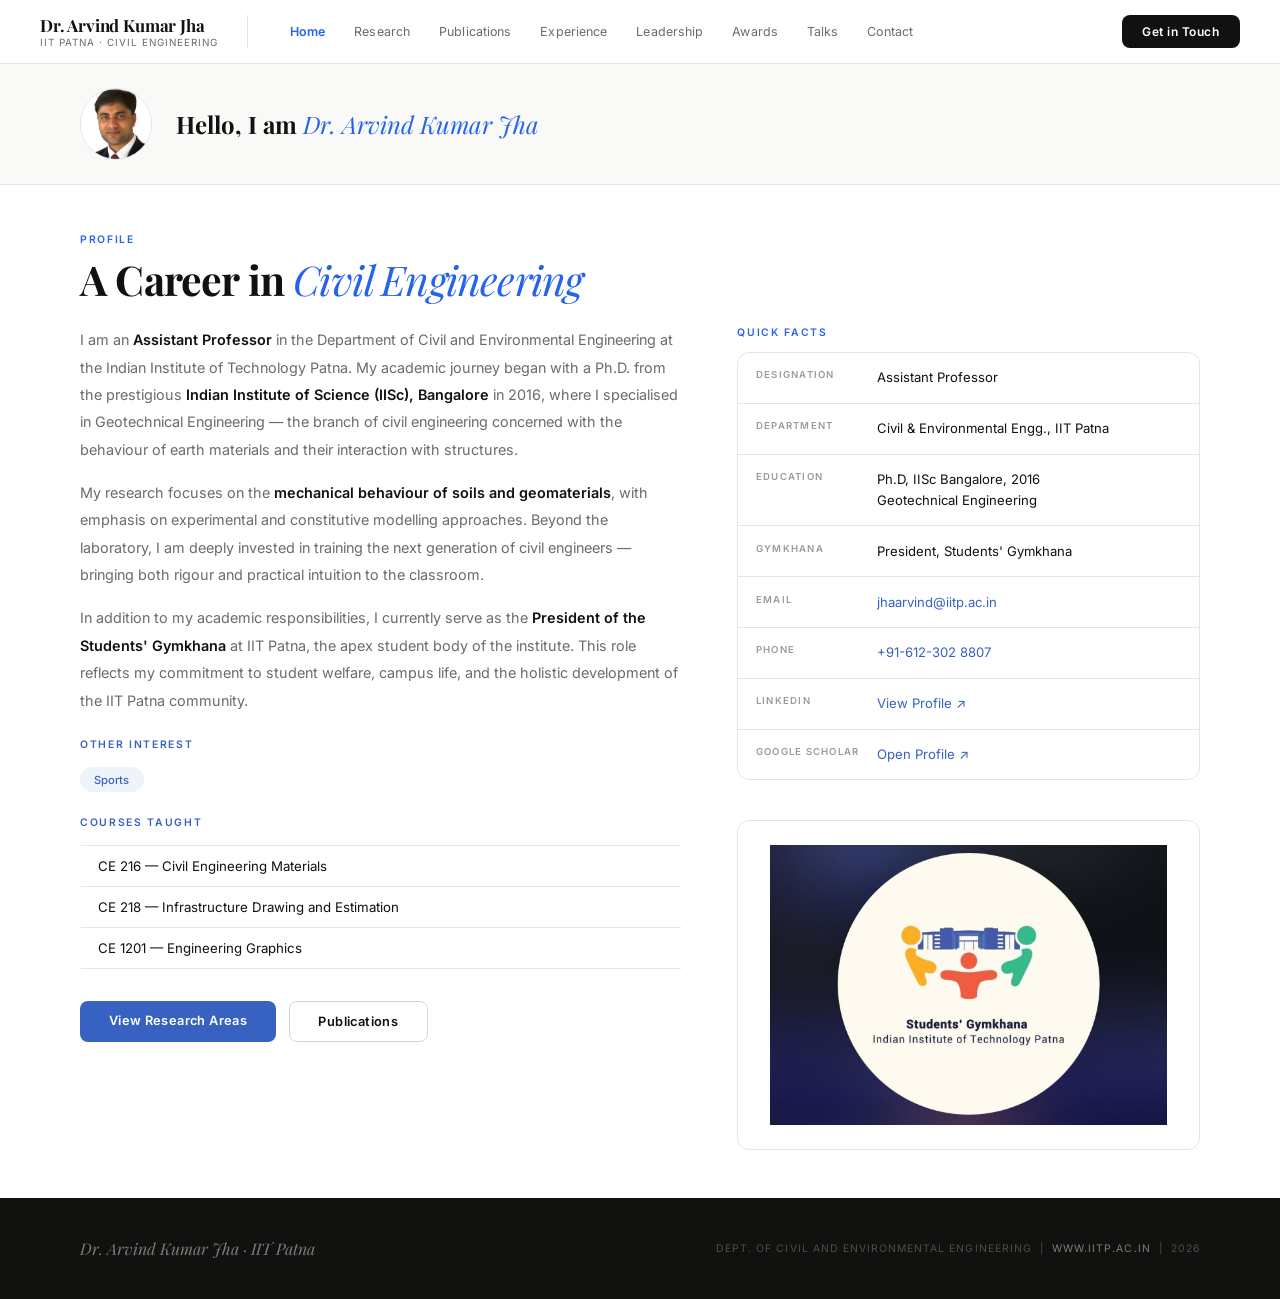
==== index.html @ ffba5065 "first commit" ====
<!DOCTYPE html>
<html lang="en">
<head>
<meta charset="UTF-8">
<meta name="viewport" content="width=device-width, initial-scale=1.0">
<meta name="description" content="Dr. Arvind Kumar Jha — Assistant Professor, Dept. of Civil and Environmental Engineering, IIT Patna. Specialist in Geotechnical Engineering, Ground Improvement and Bio-Geotechnics.">
<title>Dr. Arvind Kumar Jha · IIT Patna</title>
<meta name="theme-color" content="#111110">
<link rel="preconnect" href="https://fonts.googleapis.com">
<link rel="preconnect" href="https://fonts.gstatic.com" crossorigin>
<link href="https://fonts.googleapis.com/css2?family=Inter:wght@400;500;600&family=Playfair+Display:ital,wght@0,700;1,400;1,700&display=swap" rel="stylesheet">
<link rel="stylesheet" href="style.css">
<style>

.intro-hero{
  padding:1.5rem 5rem;
  background:var(--off);border-bottom:1px solid var(--rule);
  display:flex;align-items:center;gap:1.5rem;flex-wrap:wrap;
}
.intro-hero img{
  width:72px;height:72px;border-radius:50%;
  object-fit:cover;border:1px solid var(--rule);flex-shrink:0;
}
.intro-greeting{
  font-family:'Playfair Display',Georgia,serif;
  font-size:1.5rem;font-weight:700;color:var(--ink);
}
.intro-greeting em{font-style:italic;color:var(--blue);font-weight:400}

.about-sec{padding:3rem 5rem}
.about-sec .about-grid{margin-top:1.5rem}

@media(max-width:1100px){
  .intro-hero{padding:1.25rem 2rem}
  .about-sec{padding:2.5rem 2rem}
}
@media(max-width:480px){
  .intro-hero img{width:56px;height:56px}
  .intro-greeting{font-size:1.2rem}
}
</style>
</head>
<body>

<a href="#main" class="btn btn-dark" style="position:absolute;left:-9999px;top:0;z-index:9999" onfocus="this.style.left='0'" onblur="this.style.left='-9999px'">Skip to main content</a>

<header id="nav">
  <a href="index.html" class="nav-brand">
    <span class="nav-brand-name">Dr. Arvind Kumar Jha</span>
    <span class="nav-brand-sub">IIT Patna · Civil Engineering</span>
  </a>
  <nav class="nav-links" aria-label="Primary">
    <a href="index.html" class="nav-link active" aria-current="page">Home</a>
    <a href="research.html" class="nav-link">Research</a>
    <a href="publications.html" class="nav-link">Publications</a>
    <a href="experience.html" class="nav-link">Experience</a>
    <a href="leadership.html" class="nav-link">Leadership</a>
    <a href="awards.html" class="nav-link">Awards</a>
    <a href="talks.html" class="nav-link">Talks</a>
    <a href="contact.html" class="nav-link">Contact</a>
  </nav>
  <a href="contact.html" class="nav-cta">Get in Touch</a>
  <button id="hamburger" aria-label="Toggle navigation" aria-expanded="false">
    <span></span><span></span><span></span>
  </button>
</header>
<nav id="mobile-nav" aria-label="Mobile navigation">
  <a href="index.html" class="active">Home</a>
  <a href="research.html">Research</a>
  <a href="publications.html">Publications</a>
  <a href="experience.html">Experience</a>
  <a href="leadership.html">Leadership</a>
  <a href="awards.html">Awards</a>
  <a href="talks.html">Talks</a>
  <a href="contact.html">Contact</a>
</nav>

<div class="intro-hero">
  <img src="proff.jpg" alt="Dr. Arvind Kumar Jha">
  <div class="intro-greeting">Hello, I am <em>Dr. Arvind Kumar Jha</em></div>
</div>

<main id="main">

<section class="sec about-sec">
  <div class="sec-eyebrow reveal">Profile</div>
  <h2 class="sec-h reveal">A Career in <em>Civil Engineering</em></h2>
  <div class="about-grid">
    <div class="bio reveal">
      <p>I am an <strong>Assistant Professor</strong> in the Department of Civil and Environmental Engineering at the Indian Institute of Technology Patna. My academic journey began with a Ph.D. from the prestigious <strong>Indian Institute of Science (IISc), Bangalore</strong> in 2016, where I specialised in Geotechnical Engineering — the branch of civil engineering concerned with the behaviour of earth materials and their interaction with structures.</p>
      <p>My research focuses on the <strong>mechanical behaviour of soils and geomaterials</strong>, with emphasis on experimental and constitutive modelling approaches. Beyond the laboratory, I am deeply invested in training the next generation of civil engineers — bringing both rigour and practical intuition to the classroom.</p>
      <p>In addition to my academic responsibilities, I currently serve as the <strong>President of the Students' Gymkhana</strong> at IIT Patna, the apex student body of the institute. This role reflects my commitment to student welfare, campus life, and the holistic development of the IIT Patna community.</p>

      <div style="margin-top:1.5rem">
        <div class="sec-eyebrow" style="margin-bottom:.6rem">Other Interest</div>
        <div class="chip-list"><span class="chip">Sports</span></div>
      </div>

      <div style="margin-top:1.5rem">
        <div class="sec-eyebrow" style="margin-bottom:.6rem">Courses Taught</div>
        <div class="courses-list">
          <div class="course-item">CE 216 — Civil Engineering Materials</div>
          <div class="course-item">CE 218 — Infrastructure Drawing and Estimation</div>
          <div class="course-item">CE 1201 — Engineering Graphics</div>
        </div>
      </div>

      <div class="cta-row">
        <a href="research.html" class="btn btn-blue">View Research Areas</a>
        <a href="publications.html" class="btn btn-outline">Publications</a>
      </div>
    </div>

    <div class="reveal">
      <div class="sec-eyebrow" style="margin-bottom:.8rem">Quick Facts</div>
      <div class="info-panel">
        <div class="info-row"><div class="info-label">Designation</div><div class="info-val">Assistant Professor</div></div>
        <div class="info-row"><div class="info-label">Department</div><div class="info-val">Civil &amp; Environmental Engg., IIT Patna</div></div>
        <div class="info-row"><div class="info-label">Education</div><div class="info-val">Ph.D, IISc Bangalore, 2016<br>Geotechnical Engineering</div></div>
        <div class="info-row"><div class="info-label">Gymkhana</div><div class="info-val">President, Students' Gymkhana</div></div>
        <div class="info-row"><div class="info-label">Email</div><div class="info-val"><a href="mailto:jhaarvind@iitp.ac.in">jhaarvind@iitp.ac.in</a></div></div>
        <div class="info-row"><div class="info-label">Phone</div><div class="info-val"><a href="tel:+916123028807">+91-612-302&nbsp;8807</a></div></div>
        <div class="info-row"><div class="info-label">LinkedIn</div><div class="info-val"><a href="https://www.linkedin.com/in/arvind-kumar-jha-04a68123/" target="_blank" rel="noopener noreferrer">View Profile ↗</a></div></div>
        <div class="info-row"><div class="info-label">Google Scholar</div><div class="info-val"><a href="https://scholar.google.com/citations?user=ujQ_csYAAAAJ&hl=en" target="_blank" rel="noopener noreferrer">Open Profile ↗</a></div></div>
      </div>

      <div class="gymkhana-card">
        <img src="GYMKHANA.jpeg" alt="IIT Patna Students' Gymkhana logo" loading="lazy">
      </div>
    </div>
  </div>
</section>

</main>

<footer>
  <div class="ft-l">Dr. Arvind Kumar Jha · IIT Patna</div>
  <div class="ft-r">Dept. of Civil and Environmental Engineering &nbsp;|&nbsp; <a href="https://www.iitp.ac.in" target="_blank" rel="noopener noreferrer">www.iitp.ac.in</a> &nbsp;|&nbsp; 2026</div>
</footer>

<button id="btt" aria-label="Back to top">
  <svg viewBox="0 0 24 24"><path d="M12 19V5M5 12l7-7 7 7"/></svg>
</button>

<script src="main.js" defer></script>
<script src="supabase-data.js" defer></script>
</body>
</html>
---- style.css ----
*,*::before,*::after{box-sizing:border-box;margin:0;padding:0}
html{font-size:16px;scroll-behavior:smooth}

:root{
  --white:   #FFFFFF;
  --off:     #F9F9F8;
  --surface: #F2F2F0;
  --rule:    #E5E5E3;
  --rule2:   #D4D4D0;
  --ink:     #111110;
  --ink2:    #1D1D1B;
  --muted:   #6B6B68;
  --muted2:  #9B9B97;
  --blue:    #2563EB;
  --blue-d:  #1D4ED8;
  --blue-l:  #EEF3FD;
  --blue-m:  #DBEAFE;
  --nav-h:   64px;
}

body{
  font-family:'Inter',system-ui,sans-serif;
  background:var(--white);
  color:var(--ink);
  overflow-x:hidden;
  -webkit-font-smoothing:antialiased;
  padding-top:var(--nav-h);
}

:focus-visible{outline:2px solid var(--blue);outline-offset:3px;border-radius:2px}

#nav{
  position:fixed;top:0;left:0;right:0;z-index:900;
  height:var(--nav-h);
  display:flex;align-items:center;
  padding:0 2.5rem;gap:0;
  background:rgba(255,255,255,0.92);
  border-bottom:1px solid var(--rule);
  backdrop-filter:blur(16px);-webkit-backdrop-filter:blur(16px);
}
.nav-brand{
  text-decoration:none;display:flex;flex-direction:column;
  border-right:1px solid var(--rule);
  padding-right:1.8rem;margin-right:1.8rem;flex-shrink:0;
}
.nav-brand-name{
  font-family:'Playfair Display',Georgia,serif;
  font-size:1.05rem;font-weight:700;color:var(--ink);letter-spacing:-0.01em;line-height:1.2;
}
.nav-brand-sub{
  font-size:.62rem;letter-spacing:.1em;text-transform:uppercase;
  color:var(--muted);margin-top:1px;
}
.nav-links{display:flex;align-items:center;gap:.1rem;flex:1}
.nav-link{
  font-size:.78rem;color:var(--muted);text-decoration:none;
  padding:.4rem .85rem;border-radius:6px;
  transition:color .18s,background .18s;letter-spacing:.01em;
}
.nav-link:hover{color:var(--ink);background:var(--surface)}
.nav-link.active{color:var(--blue);font-weight:600}
.nav-cta{
  margin-left:auto;flex-shrink:0;
  font-size:.75rem;font-weight:600;letter-spacing:.04em;
  color:var(--white);background:var(--ink);
  padding:.55rem 1.3rem;border-radius:8px;text-decoration:none;
  transition:background .2s;
}
.nav-cta:hover{background:var(--ink2)}
#hamburger{
  display:none;margin-left:auto;
  flex-direction:column;gap:5px;
  background:none;border:1px solid var(--rule);
  border-radius:6px;cursor:pointer;padding:8px 9px;flex-shrink:0;
}
#hamburger span{display:block;width:18px;height:1.5px;background:var(--ink);transition:.28s}
#hamburger.open span:nth-child(1){transform:translateY(6.5px) rotate(45deg)}
#hamburger.open span:nth-child(2){opacity:0}
#hamburger.open span:nth-child(3){transform:translateY(-6.5px) rotate(-45deg)}
#mobile-nav{
  display:none;position:fixed;
  top:var(--nav-h);left:0;right:0;
  background:var(--white);border-bottom:1px solid var(--rule);
  z-index:899;padding:1rem 1.5rem 1.5rem;
  flex-direction:column;gap:2px;
  box-shadow:0 8px 32px rgba(0,0,0,.07);
}
#mobile-nav.open{display:flex}
#mobile-nav a{
  font-size:.9rem;color:var(--ink);text-decoration:none;
  padding:.75rem 1rem;border-radius:8px;
  border-bottom:1px solid var(--rule);transition:background .15s;display:block;
}
#mobile-nav a:last-child{border-bottom:none}
#mobile-nav a:hover{background:var(--surface)}
#mobile-nav a.active{color:var(--blue);font-weight:600}

.page-hero{
  padding:4rem 5rem 3.5rem;
  background:var(--off);border-bottom:1px solid var(--rule);
}
.ph-eyebrow{
  display:inline-flex;align-items:center;gap:.6rem;
  font-size:.68rem;letter-spacing:.14em;text-transform:uppercase;
  color:var(--blue);font-weight:600;margin-bottom:1.2rem;
  background:var(--blue-l);padding:.3rem .85rem;border-radius:99px;
}
.ph-h{
  font-family:'Playfair Display',Georgia,serif;
  font-size:clamp(2rem,4vw,3.8rem);
  font-weight:700;letter-spacing:-.02em;line-height:1.06;
  color:var(--ink);margin-bottom:.6rem;
}
.ph-h em{font-style:italic;color:var(--blue);font-weight:400}
.ph-sub{font-size:.9rem;color:var(--muted);max-width:540px;line-height:1.75}

.sec{padding:5rem}
.sec-off{background:var(--off)}
.sec-eyebrow{
  font-size:.65rem;letter-spacing:.16em;text-transform:uppercase;
  color:var(--blue);font-weight:600;margin-bottom:.7rem;
}
.sec-h{
  font-family:'Playfair Display',Georgia,serif;
  font-size:clamp(1.8rem,3.2vw,2.8rem);
  font-weight:700;letter-spacing:-.02em;line-height:1.1;
  color:var(--ink);margin-bottom:.5rem;
}
.sec-h em{font-style:italic;color:var(--blue);font-weight:400}
.sec-sub{font-size:.88rem;color:var(--muted);max-width:520px;line-height:1.75}

.btn{
  display:inline-block;font-size:.8rem;font-weight:600;
  letter-spacing:.03em;text-decoration:none;
  padding:.75rem 1.8rem;border-radius:8px;
  transition:background .2s,color .2s,border-color .2s;
}
.btn-dark{background:var(--ink);color:var(--white)}
.btn-dark:hover{background:var(--ink2)}
.btn-blue{background:var(--blue);color:var(--white)}
.btn-blue:hover{background:var(--blue-d)}
.btn-outline{
  background:transparent;color:var(--ink);
  border:1px solid var(--rule2);
}
.btn-outline:hover{border-color:var(--ink);background:var(--off)}

.info-panel{
  border:1px solid var(--rule);border-radius:12px;overflow:hidden;
  background:var(--white);
}
.info-row{
  display:grid;grid-template-columns:108px 1fr;
  padding:.9rem 1.1rem;border-bottom:1px solid var(--rule);
  align-items:start;gap:.8rem;
  transition:background .15s;
}
.info-row:last-child{border-bottom:none}
.info-row:hover{background:var(--off)}
.info-label{font-size:.6rem;letter-spacing:.13em;text-transform:uppercase;color:var(--muted2);padding-top:2px;font-weight:600}
.info-val{font-size:.82rem;color:var(--ink);line-height:1.6}
.info-val a{color:var(--blue);text-decoration:none}
.info-val a:hover{text-decoration:underline}

.chip{
  display:inline-block;font-size:.7rem;
  background:var(--blue-l);color:var(--blue);
  padding:.35rem .9rem;border-radius:99px;font-weight:500;
}
.chip-list{display:flex;flex-wrap:wrap;gap:.5rem;margin-top:1rem}

.r-grid{
  display:grid;grid-template-columns:repeat(3,1fr);
  gap:1px;background:var(--rule);
  border:1px solid var(--rule);border-radius:12px;
  overflow:hidden;margin-top:2.5rem;
}
.r-card{
  background:var(--white);padding:2rem 1.8rem 2.5rem;
  transition:background .18s;position:relative;
}
.r-card:hover{background:var(--off)}
.r-card::after{
  content:'';position:absolute;bottom:0;left:1.8rem;
  height:2px;width:0;background:var(--blue);
  transition:width .3s ease;
}
.r-card:hover::after{width:32px}
.r-num{font-size:.65rem;letter-spacing:.14em;color:var(--blue-d);opacity:.45;margin-bottom:.7rem;font-weight:600}
.r-title{font-family:'Playfair Display',Georgia,serif;font-size:1.15rem;font-weight:700;color:var(--ink);line-height:1.3}

.tl-wrap{margin-top:2.5rem;position:relative;padding-left:1.5rem}
.tl-spine{position:absolute;left:0;top:6px;bottom:0;width:1px;background:linear-gradient(to bottom,var(--blue),rgba(37,99,235,0))}
.tl-entry{padding-left:1.8rem;margin-bottom:2.2rem;position:relative}
.tl-entry:last-child{margin-bottom:0}
.tl-dot{
  position:absolute;left:-5px;top:6px;
  width:10px;height:10px;border-radius:50%;
  border:2px solid var(--blue);background:var(--white);
}
.tl-entry:first-child .tl-dot{background:var(--blue)}
.tl-date{font-size:.65rem;letter-spacing:.1em;text-transform:uppercase;color:var(--blue);margin-bottom:.3rem;font-weight:600}
.tl-role{font-family:'Playfair Display',Georgia,serif;font-size:1.2rem;font-weight:700;color:var(--ink);margin-bottom:.2rem}
.tl-org{font-size:.82rem;color:var(--muted);line-height:1.5}

.pub-list{border-top:1px solid var(--rule);margin-top:2rem}
.pub-item{
  display:grid;grid-template-columns:56px 1fr;
  border-bottom:1px solid var(--rule);
  transition:background .15s;position:relative;
}
.pub-item::before{
  content:'';position:absolute;left:0;top:0;bottom:0;
  width:2px;background:transparent;transition:background .2s;
}
.pub-item:hover{background:var(--off)}
.pub-item:hover::before{background:var(--blue)}
.pub-num-col{
  padding:1.4rem .8rem 1.4rem 1rem;
  border-right:1px solid var(--rule);
  display:flex;flex-direction:column;gap:3px;align-items:flex-start;
}
.pub-n{
  font-family:'Playfair Display',Georgia,serif;
  font-size:1.8rem;font-weight:700;
  color:var(--rule2);line-height:1;
}
.pub-yr{font-size:.6rem;letter-spacing:.12em;text-transform:uppercase;color:var(--blue);font-weight:600}
.pub-body{padding:1.4rem 1.4rem 1.4rem 1.2rem;display:flex;flex-direction:column;gap:4px}
.pub-title{font-size:.9rem;font-weight:600;color:var(--ink);line-height:1.55}
.pub-authors{font-style:italic;font-size:.88rem;color:var(--muted)}
.pub-venue{font-size:.72rem;letter-spacing:.06em;text-transform:uppercase;color:var(--muted2);font-weight:500;margin-top:2px}
.pub-doi a{font-size:.72rem;color:var(--blue);text-decoration:none}
.pub-doi a:hover{text-decoration:underline}
.pub-badge{
  display:inline-flex;align-items:center;gap:.3rem;
  font-size:.62rem;letter-spacing:.1em;text-transform:uppercase;
  background:var(--blue-l);color:var(--blue-d);
  padding:3px 9px;border-radius:99px;font-weight:600;margin-top:4px;width:fit-content;
}

.talk-list{border-top:1px solid var(--rule);margin-top:2rem}
.talk-item{
  display:grid;grid-template-columns:150px 1fr;
  border-bottom:1px solid var(--rule);
  padding:1.6rem 0;gap:2rem;
  transition:padding-left .2s;
}
.talk-item:hover{padding-left:.5rem}
.talk-year{font-size:.65rem;letter-spacing:.12em;text-transform:uppercase;color:var(--blue);font-weight:600;margin-bottom:4px}
.talk-venue{font-size:.78rem;color:var(--muted);line-height:1.5}
.talk-type{font-size:.62rem;letter-spacing:.1em;text-transform:uppercase;color:var(--muted2);margin-bottom:5px}
.talk-title{font-family:'Playfair Display',Georgia,serif;font-size:1.1rem;font-weight:700;color:var(--ink);margin-bottom:.25rem;line-height:1.3}
.talk-desc{font-size:.8rem;color:var(--muted);line-height:1.65}

.yr-header{
  display:flex;align-items:center;gap:1.2rem;
  margin:2.5rem 0 1rem;
}
.yr-num{
  font-family:'Playfair Display',Georgia,serif;
  font-size:1.6rem;font-weight:700;color:var(--blue);flex-shrink:0;
}
.yr-line{flex:1;height:1px;background:var(--rule)}
.yr-count{font-size:.65rem;letter-spacing:.12em;text-transform:uppercase;color:var(--muted2);flex-shrink:0}
.event-grid{
  display:grid;grid-template-columns:1fr 1fr;
  gap:1px;background:var(--rule);border:1px solid var(--rule);
  border-radius:8px;overflow:hidden;
}
.event-card{
  background:var(--white);padding:1.5rem;
  transition:background .15s;position:relative;
}
.event-card::before{
  content:'';position:absolute;left:0;top:0;bottom:0;width:2px;
  background:transparent;transition:background .2s;
}
.event-card:hover{background:var(--off)}
.event-card:hover::before{background:var(--blue)}
.event-role{font-size:.62rem;letter-spacing:.12em;text-transform:uppercase;color:var(--blue);font-weight:600;margin-bottom:.5rem}
.event-title{font-family:'Playfair Display',Georgia,serif;font-size:.98rem;font-weight:700;color:var(--ink);line-height:1.4;margin-bottom:.4rem}
.event-venue{font-size:.75rem;color:var(--muted);line-height:1.4}

.mem-list{display:flex;flex-direction:column;margin-top:1.5rem}
.mem-item{
  display:flex;align-items:center;gap:1rem;
  padding:.9rem 0;border-bottom:1px solid var(--rule);
  transition:padding-left .18s;
}
.mem-item:first-child{border-top:1px solid var(--rule)}
.mem-item:hover{padding-left:.4rem}
.mem-num{font-size:.62rem;color:var(--muted2);min-width:20px;font-weight:600}
.mem-text{font-size:.85rem;color:var(--ink)}

.c-label{font-size:.63rem;letter-spacing:.14em;text-transform:uppercase;color:var(--blue);font-weight:600;margin-bottom:.6rem}
.c-val{font-size:1rem;color:var(--ink);line-height:1.6}
.c-val a{color:var(--ink);text-decoration:none;border-bottom:1px solid var(--rule2);transition:border-color .18s}
.c-val a:hover{border-color:var(--blue);color:var(--blue)}
.profile-links{display:flex;flex-direction:column;gap:.6rem}
.profile-links a{font-size:.88rem;color:var(--blue);text-decoration:none;border-bottom:1px solid transparent;width:fit-content;transition:border-color .18s}
.profile-links a:hover{border-color:var(--blue)}

.gymkhana-card{
  margin-top:2.5rem;border:1px solid var(--rule);
  background:var(--white);padding:1.5rem;border-radius:12px;
  display:flex;flex-direction:column;align-items:center;
  text-align:center;overflow:hidden;
}
.gymkhana-card img{
  width:100%;height:auto;max-height:280px;
  display:block;object-fit:contain;object-position:center;
}

.editorial-grid{margin-top:2.5rem}
.editorial-h3{
  font-family:'Playfair Display',Georgia,serif;
  font-size:1.15rem;font-weight:700;color:var(--ink);
  margin-bottom:1rem;padding-bottom:.6rem;
  border-bottom:2px solid var(--blue);
}

footer{
  background:var(--ink);padding:2.5rem 5rem;
  display:flex;align-items:center;justify-content:space-between;
  flex-wrap:wrap;gap:1rem;
}
.ft-l{font-family:'Playfair Display',Georgia,serif;font-style:italic;font-size:1rem;color:rgba(255,255,255,.45)}
.ft-r{font-size:.65rem;letter-spacing:.1em;text-transform:uppercase;color:rgba(255,255,255,.25)}
.ft-r a{color:rgba(255,255,255,.45);text-decoration:none}
.ft-r a:hover{color:rgba(255,255,255,.8)}

#btt{
  position:fixed;right:1.5rem;bottom:1.5rem;
  width:44px;height:44px;border-radius:50%;
  background:var(--ink);border:none;cursor:pointer;
  display:flex;align-items:center;justify-content:center;
  color:var(--white);z-index:700;
  opacity:0;visibility:hidden;transform:translateY(12px);
  transition:opacity .25s,transform .25s,visibility .25s,background .2s;
}
#btt.show{opacity:1;visibility:visible;transform:translateY(0)}
#btt:hover{background:var(--blue)}
#btt svg{width:16px;height:16px;stroke:currentColor;fill:none;stroke-width:2.5;stroke-linecap:round;stroke-linejoin:round}

.reveal{opacity:0;transform:translateY(22px);transition:opacity .6s ease,transform .6s ease}
.reveal.in{opacity:1;transform:translateY(0)}

.data-loading{filter:grayscale(0.3);transition:filter .3s}

.cta-row{display:flex;gap:.8rem;flex-wrap:wrap;margin-top:2rem}

.bio p{font-size:.9rem;color:var(--muted);line-height:1.9;margin-bottom:1rem}
.bio p:last-child{margin-bottom:0}
.bio strong{color:var(--ink);font-weight:600}

.about-grid{display:grid;grid-template-columns:1.3fr 1fr;gap:3.5rem;margin-top:2rem}
.courses-list{margin-top:1rem;display:flex;flex-direction:column}
.course-item{
  font-size:.83rem;color:var(--ink);
  padding:.75rem 1rem;border-bottom:1px solid var(--rule);
  border-left:2px solid transparent;
  transition:border-color .18s,background .18s,padding-left .18s;
}
.course-item:first-child{border-top:1px solid var(--rule)}
.course-item:hover{border-left-color:var(--blue);background:var(--off);padding-left:1.3rem}

@media(max-width:1100px){
  .nav-links,.nav-cta{display:none}
  #hamburger{display:flex}
  .about-grid{grid-template-columns:1fr}
  .r-grid{grid-template-columns:repeat(2,1fr)}
  .sec{padding:4rem 2rem}
  .page-hero{padding:3rem 2rem 2.5rem}
  footer{padding:2rem}
}
@media(max-width:700px){
  .r-grid{grid-template-columns:1fr}
  .event-grid{grid-template-columns:1fr}
  .talk-item{grid-template-columns:1fr;gap:.5rem}
  .pub-item{grid-template-columns:48px 1fr}
  footer{flex-direction:column;text-align:center}
}
@media(prefers-reduced-motion:reduce){
  *,*::before,*::after{animation-duration:.01ms!important;transition-duration:.01ms!important}
  html{scroll-behavior:auto}
}
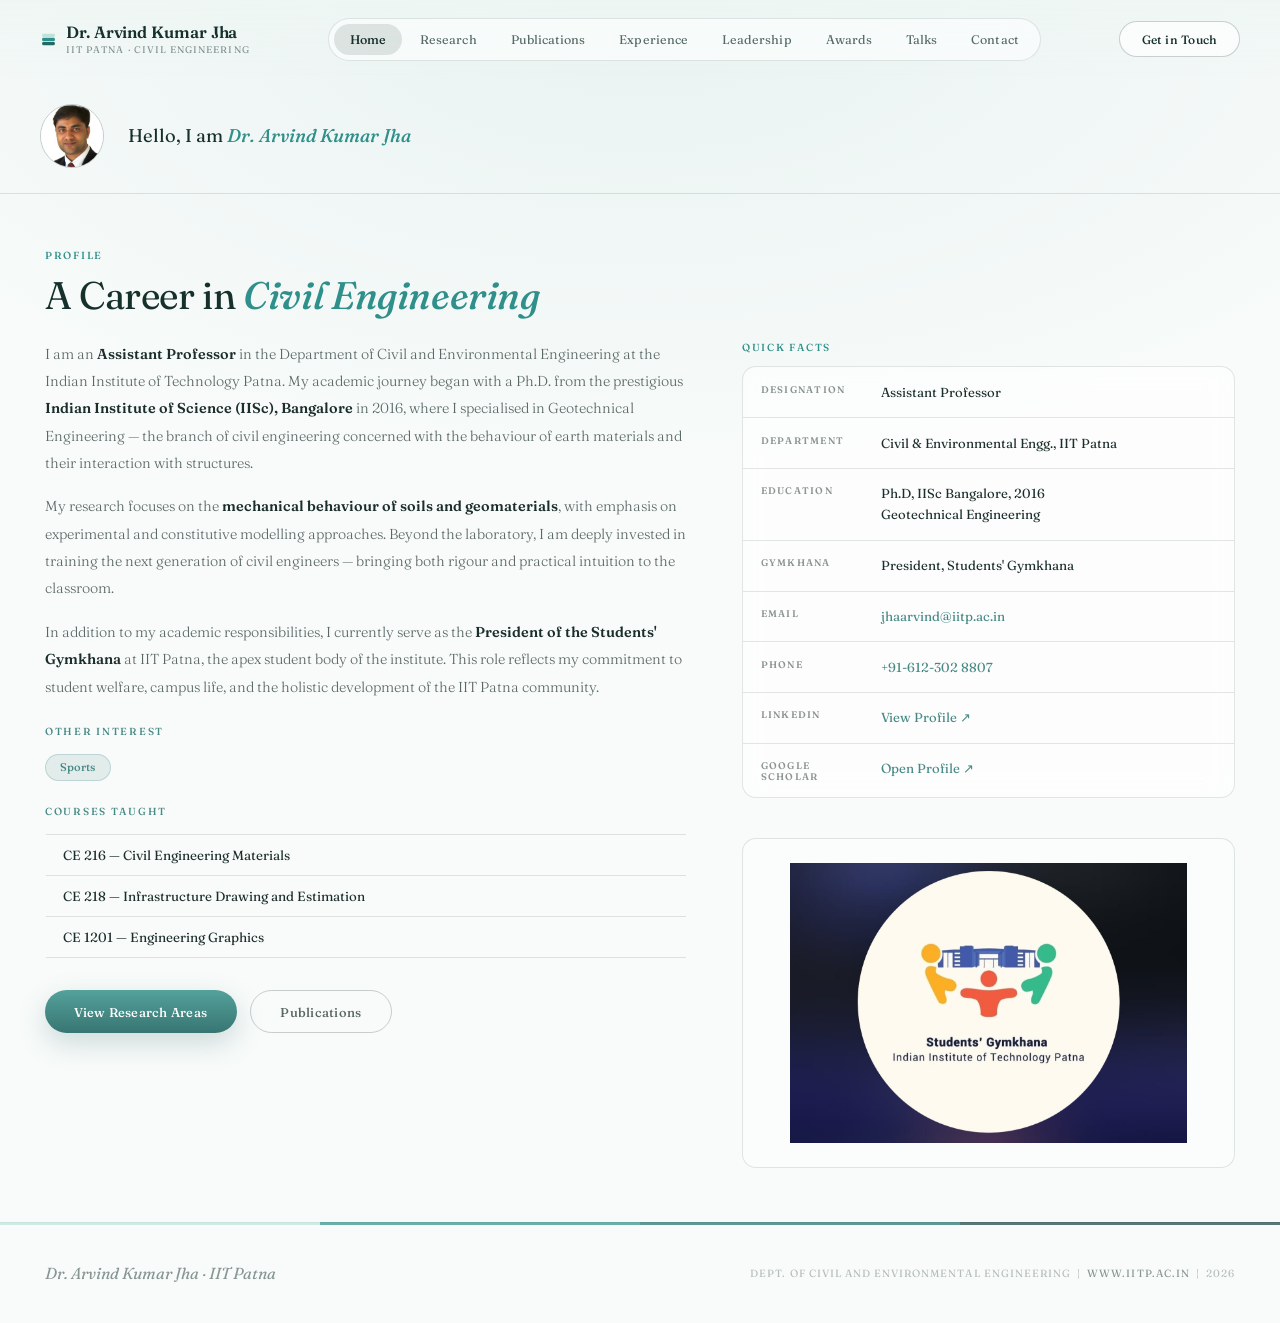
==== commit b7b2b07e: "updates" ====
--- a/index.html
+++ b/index.html
@@ -5,39 +5,15 @@
 <meta name="viewport" content="width=device-width, initial-scale=1.0">
 <meta name="description" content="Dr. Arvind Kumar Jha — Assistant Professor, Dept. of Civil and Environmental Engineering, IIT Patna. Specialist in Geotechnical Engineering, Ground Improvement and Bio-Geotechnics.">
 <title>Dr. Arvind Kumar Jha · IIT Patna</title>
-<meta name="theme-color" content="#111110">
+<meta name="theme-color" content="#eef6f3">
+<link rel="icon" type="image/svg+xml" href="favicon.svg">
 <link rel="preconnect" href="https://fonts.googleapis.com">
 <link rel="preconnect" href="https://fonts.gstatic.com" crossorigin>
-<link href="https://fonts.googleapis.com/css2?family=Inter:wght@400;500;600&family=Playfair+Display:ital,wght@0,700;1,400;1,700&display=swap" rel="stylesheet">
+<link href="https://fonts.googleapis.com/css2?family=Fraunces:opsz,wght,ital@9..144,300,0;9..144,340,0;9..144,400,0;9..144,500,0;9..144,600,0;9..144,400,1;9..144,500,1&display=swap" rel="stylesheet">
 <link rel="stylesheet" href="style.css">
 <style>
-
-.intro-hero{
-  padding:1.5rem 5rem;
-  background:var(--off);border-bottom:1px solid var(--rule);
-  display:flex;align-items:center;gap:1.5rem;flex-wrap:wrap;
-}
-.intro-hero img{
-  width:72px;height:72px;border-radius:50%;
-  object-fit:cover;border:1px solid var(--rule);flex-shrink:0;
-}
-.intro-greeting{
-  font-family:'Playfair Display',Georgia,serif;
-  font-size:1.5rem;font-weight:700;color:var(--ink);
-}
-.intro-greeting em{font-style:italic;color:var(--blue);font-weight:400}
-
-.about-sec{padding:3rem 5rem}
+.about-sec{padding:3.4rem clamp(1.25rem,3.5vw,5rem)}
 .about-sec .about-grid{margin-top:1.5rem}
-
-@media(max-width:1100px){
-  .intro-hero{padding:1.25rem 2rem}
-  .about-sec{padding:2.5rem 2rem}
-}
-@media(max-width:480px){
-  .intro-hero img{width:56px;height:56px}
-  .intro-greeting{font-size:1.2rem}
-}
 </style>
 </head>
 <body>
@@ -45,10 +21,7 @@
 <a href="#main" class="btn btn-dark" style="position:absolute;left:-9999px;top:0;z-index:9999" onfocus="this.style.left='0'" onblur="this.style.left='-9999px'">Skip to main content</a>
 
 <header id="nav">
-  <a href="index.html" class="nav-brand">
-    <span class="nav-brand-name">Dr. Arvind Kumar Jha</span>
-    <span class="nav-brand-sub">IIT Patna · Civil Engineering</span>
-  </a>
+  <a href="index.html" class="nav-brand"><span class="nav-brand-mark" aria-hidden="true"><svg viewBox="0 0 24 24" width="17" height="17"><rect x="3" y="4" width="18" height="4.6" rx="1.6" fill="#bfe3da"/><rect x="3" y="9.7" width="18" height="4.6" rx="1.6" fill="#2f8f8a"/><rect x="3" y="15.4" width="18" height="4.6" rx="1.6" fill="#1f6b67"/></svg></span><span class="nav-brand-text"><span class="nav-brand-name">Dr. Arvind Kumar Jha</span><span class="nav-brand-sub">IIT Patna · Civil Engineering</span></span></a>
   <nav class="nav-links" aria-label="Primary">
     <a href="index.html" class="nav-link active" aria-current="page">Home</a>
     <a href="research.html" class="nav-link">Research</a>
@@ -75,9 +48,9 @@
   <a href="contact.html">Contact</a>
 </nav>
 
-<div class="intro-hero">
+<div class="profile-strip">
   <img src="proff.jpg" alt="Dr. Arvind Kumar Jha">
-  <div class="intro-greeting">Hello, I am <em>Dr. Arvind Kumar Jha</em></div>
+  <div class="profile-strip-text">Hello, I am <em>Dr. Arvind Kumar Jha</em></div>
 </div>
 
 <main id="main">
--- a/style.css
+++ b/style.css
@@ -2,76 +2,119 @@
 html{font-size:16px;scroll-behavior:smooth}
 
 :root{
-  --white:   #FFFFFF;
-  --off:     #F9F9F8;
-  --surface: #F2F2F0;
-  --rule:    #E5E5E3;
-  --rule2:   #D4D4D0;
-  --ink:     #111110;
-  --ink2:    #1D1D1B;
-  --muted:   #6B6B68;
-  --muted2:  #9B9B97;
-  --blue:    #2563EB;
-  --blue-d:  #1D4ED8;
-  --blue-l:  #EEF3FD;
-  --blue-m:  #DBEAFE;
-  --nav-h:   64px;
+  /* deep slate-teal ink on a light ground */
+  --ink:      #16302c;
+  --ink-soft: rgba(22,48,44,.72);
+  --ink-faint:rgba(22,48,44,.5);
+  --ink-min:  rgba(22,48,44,.3);
+
+  /* the ground itself — pale mist over water, blue easing into green */
+  --ground:      #eef6f3;
+  --ground-mid:  #e3efea;
+  --ground-deep: #f8fbfa;
+
+  /* tinted glass — cool aqua so panels read as light, not neutral UI grey */
+  --glass:       rgba(255,255,255,.6);
+  --glass-lift:  rgba(255,255,255,.8);
+  --glass-soft:  rgba(255,255,255,.4);
+  --hairline:    rgba(22,48,44,.12);
+  --hairline-2:  rgba(22,48,44,.22);
+
+  /* teal accent — the single cool note, used sparingly */
+  --core:        #2f8f8a;
+  --core-deep:   #1f6b67;
+  --core-tint:   rgba(47,143,138,.13);
+  --core-tint-2: rgba(47,143,138,.24);
+
+  --pearl-a: #3aa89f;
+  --pearl-b: #237b78;
+
+  --radius: 14px;
+  --nav-h: 78px;
+  --ease: cubic-bezier(.22,1,.36,1);
+
+  /* legacy aliases kept so nothing in the markup needs to change */
+  --white:   var(--glass);
+  --off:     var(--glass-lift);
+  --surface: var(--glass-lift);
+  --rule:    var(--hairline);
+  --rule2:   var(--hairline-2);
+  --ink2:    rgba(22,48,44,.06);
+  --muted:   var(--ink-soft);
+  --muted2:  var(--ink-faint);
+  --blue:    var(--core);
+  --blue-d:  var(--core-deep);
+  --blue-l:  var(--core-tint);
+  --blue-m:  var(--core-tint-2);
 }
 
 body{
-  font-family:'Inter',system-ui,sans-serif;
-  background:var(--white);
+  font-family:'Fraunces',Georgia,serif;
+  font-optical-sizing:auto;
+  font-size:16px;
+  background:
+    radial-gradient(120% 60% at 50% 0%, rgba(47,143,138,.08) 0%, rgba(47,143,138,0) 60%),
+    var(--ground-deep);
   color:var(--ink);
   overflow-x:hidden;
   -webkit-font-smoothing:antialiased;
-  padding-top:var(--nav-h);
-}
-
-:focus-visible{outline:2px solid var(--blue);outline-offset:3px;border-radius:2px}
-
+}
+
+:focus-visible{outline:2px solid var(--core);outline-offset:3px;border-radius:2px}
+
+/* ============ NAVBAR — floating, transparent, centred pill rail ============ */
 #nav{
   position:fixed;top:0;left:0;right:0;z-index:900;
   height:var(--nav-h);
   display:flex;align-items:center;
-  padding:0 2.5rem;gap:0;
-  background:rgba(255,255,255,0.92);
-  border-bottom:1px solid var(--rule);
-  backdrop-filter:blur(16px);-webkit-backdrop-filter:blur(16px);
+  padding:0 clamp(1.25rem,3.5vw,2.5rem);gap:20px;
+  background:linear-gradient(180deg, rgba(238,246,243,.85) 0%, rgba(238,246,243,0) 100%);
 }
 .nav-brand{
-  text-decoration:none;display:flex;flex-direction:column;
-  border-right:1px solid var(--rule);
-  padding-right:1.8rem;margin-right:1.8rem;flex-shrink:0;
-}
+  text-decoration:none;display:flex;align-items:center;gap:9px;flex-shrink:0;
+}
+.nav-brand-mark{display:flex;flex-shrink:0}
+.nav-brand-text{display:flex;flex-direction:column}
 .nav-brand-name{
-  font-family:'Playfair Display',Georgia,serif;
-  font-size:1.05rem;font-weight:700;color:var(--ink);letter-spacing:-0.01em;line-height:1.2;
+  font-family:'Fraunces',Georgia,serif;
+  font-size:1.02rem;font-weight:600;color:var(--ink);letter-spacing:-0.005em;line-height:1.2;
 }
 .nav-brand-sub{
-  font-size:.62rem;letter-spacing:.1em;text-transform:uppercase;
-  color:var(--muted);margin-top:1px;
-}
-.nav-links{display:flex;align-items:center;gap:.1rem;flex:1}
+  font-size:.6rem;letter-spacing:.11em;text-transform:uppercase;
+  color:var(--ink-faint);margin-top:2px;
+}
+.nav-links{
+  display:flex;align-items:center;gap:2px;flex:0 0 auto;
+  margin-inline:auto;
+  padding:5px;border-radius:999px;
+  background:rgba(255,255,255,.6);
+  border:1px solid var(--hairline);
+  backdrop-filter:blur(16px) saturate(120%);-webkit-backdrop-filter:blur(16px) saturate(120%);
+}
 .nav-link{
-  font-size:.78rem;color:var(--muted);text-decoration:none;
-  padding:.4rem .85rem;border-radius:6px;
-  transition:color .18s,background .18s;letter-spacing:.01em;
-}
-.nav-link:hover{color:var(--ink);background:var(--surface)}
-.nav-link.active{color:var(--blue);font-weight:600}
+  font-size:.78rem;color:var(--ink-soft);text-decoration:none;
+  padding:.5rem 1rem;border-radius:999px;
+  transition:color .25s var(--ease),background .25s var(--ease);letter-spacing:.005em;
+  white-space:nowrap;
+}
+.nav-link:hover{color:var(--ink);background:rgba(22,48,44,.06)}
+.nav-link.active{color:var(--ink);background:rgba(22,48,44,.12);font-weight:500}
 .nav-cta{
-  margin-left:auto;flex-shrink:0;
-  font-size:.75rem;font-weight:600;letter-spacing:.04em;
-  color:var(--white);background:var(--ink);
-  padding:.55rem 1.3rem;border-radius:8px;text-decoration:none;
-  transition:background .2s;
-}
-.nav-cta:hover{background:var(--ink2)}
+  flex-shrink:0;
+  font-size:.75rem;font-weight:500;letter-spacing:.02em;
+  color:var(--ink);background:rgba(255,255,255,.72);
+  border:1px solid var(--hairline-2);
+  padding:.62rem 1.35rem;border-radius:999px;text-decoration:none;
+  backdrop-filter:blur(12px);-webkit-backdrop-filter:blur(12px);
+  transition:background .25s var(--ease),border-color .25s var(--ease),transform .25s var(--ease);
+}
+.nav-cta:hover{background:rgba(255,255,255,.9);border-color:var(--hairline-2);transform:translateY(-1px)}
 #hamburger{
   display:none;margin-left:auto;
   flex-direction:column;gap:5px;
-  background:none;border:1px solid var(--rule);
-  border-radius:6px;cursor:pointer;padding:8px 9px;flex-shrink:0;
+  background:rgba(255,255,255,.65);border:1px solid var(--hairline);
+  border-radius:10px;cursor:pointer;padding:9px 10px;flex-shrink:0;
+  backdrop-filter:blur(10px);-webkit-backdrop-filter:blur(10px);
 }
 #hamburger span{display:block;width:18px;height:1.5px;background:var(--ink);transition:.28s}
 #hamburger.open span:nth-child(1){transform:translateY(6.5px) rotate(45deg)}
@@ -79,278 +122,357 @@
 #hamburger.open span:nth-child(3){transform:translateY(-6.5px) rotate(-45deg)}
 #mobile-nav{
   display:none;position:fixed;
-  top:var(--nav-h);left:0;right:0;
-  background:var(--white);border-bottom:1px solid var(--rule);
-  z-index:899;padding:1rem 1.5rem 1.5rem;
+  top:calc(var(--nav-h) - 8px);left:1rem;right:1rem;
+  background:rgba(255,255,255,.96);border:1px solid var(--hairline);border-radius:18px;
+  z-index:899;padding:.6rem 1.1rem 1.1rem;
   flex-direction:column;gap:2px;
-  box-shadow:0 8px 32px rgba(0,0,0,.07);
+  box-shadow:0 24px 60px rgba(22,48,44,.12);
+  backdrop-filter:blur(20px);-webkit-backdrop-filter:blur(20px);
 }
 #mobile-nav.open{display:flex}
 #mobile-nav a{
-  font-size:.9rem;color:var(--ink);text-decoration:none;
-  padding:.75rem 1rem;border-radius:8px;
-  border-bottom:1px solid var(--rule);transition:background .15s;display:block;
+  font-size:.92rem;color:var(--ink-soft);text-decoration:none;
+  padding:.85rem .3rem;border-radius:8px;
+  border-bottom:1px solid var(--hairline);transition:color .15s;display:block;
 }
 #mobile-nav a:last-child{border-bottom:none}
-#mobile-nav a:hover{background:var(--surface)}
-#mobile-nav a.active{color:var(--blue);font-weight:600}
-
+#mobile-nav a:hover{color:var(--ink)}
+#mobile-nav a.active{color:var(--core);font-weight:600}
+
+/* ============ PROFILE STRIP (top of index, below fixed nav) ============ */
+.profile-strip{
+  display:flex;align-items:center;gap:1.5rem;flex-wrap:wrap;
+  max-width:1280px;margin:0 auto;
+  padding:calc(var(--nav-h) + 1.6rem) clamp(1.25rem,3.5vw,2.5rem) 1.6rem;
+  border-bottom:1px solid var(--hairline);
+}
+.profile-strip img{
+  width:64px;height:64px;border-radius:50%;
+  object-fit:cover;border:1px solid var(--hairline-2);flex-shrink:0;
+}
+.profile-strip-text{font-size:1.15rem;font-weight:400;color:var(--ink)}
+.profile-strip-text em{font-style:italic;color:var(--core);font-weight:500}
+
+.about-sec{padding:3.4rem clamp(1.25rem,3.5vw,5rem)}
+.about-sec .about-grid{margin-top:1.5rem}
+
+/* ============ PAGE HERO (inner pages) ============ */
 .page-hero{
-  padding:4rem 5rem 3.5rem;
-  background:var(--off);border-bottom:1px solid var(--rule);
+  position:relative;
+  padding:calc(var(--nav-h) + 3rem) clamp(1.25rem,3.5vw,5rem) 3.2rem;
+  background:
+    radial-gradient(120% 100% at 15% 0%, rgba(47,143,138,.09) 0%, rgba(47,143,138,0) 55%),
+    var(--ground);
+  border-bottom:1px solid var(--hairline);
+}
+.page-hero::before{
+  content:'';position:absolute;top:0;left:0;right:0;height:5px;
+  background:linear-gradient(90deg,
+    #bfe3da 0%, #bfe3da 25%,
+    #2f8f8a 25%, #2f8f8a 50%,
+    #1f6b67 50%, #1f6b67 75%,
+    #143f3d 75%, #143f3d 100%);
+  opacity:.9;
 }
 .ph-eyebrow{
   display:inline-flex;align-items:center;gap:.6rem;
-  font-size:.68rem;letter-spacing:.14em;text-transform:uppercase;
-  color:var(--blue);font-weight:600;margin-bottom:1.2rem;
-  background:var(--blue-l);padding:.3rem .85rem;border-radius:99px;
+  font-size:.66rem;letter-spacing:.16em;text-transform:uppercase;
+  color:var(--core);font-weight:500;margin-bottom:1.2rem;
+  background:var(--core-tint);padding:.32rem .9rem;border-radius:99px;
+  border:1px solid var(--core-tint-2);
 }
 .ph-h{
-  font-family:'Playfair Display',Georgia,serif;
-  font-size:clamp(2rem,4vw,3.8rem);
-  font-weight:700;letter-spacing:-.02em;line-height:1.06;
+  font-family:'Fraunces',Georgia,serif;
+  font-size:clamp(2rem,4vw,3.6rem);
+  font-weight:400;letter-spacing:-.01em;line-height:1.08;
   color:var(--ink);margin-bottom:.6rem;
 }
-.ph-h em{font-style:italic;color:var(--blue);font-weight:400}
-.ph-sub{font-size:.9rem;color:var(--muted);max-width:540px;line-height:1.75}
-
-.sec{padding:5rem}
-.sec-off{background:var(--off)}
+.ph-h em{font-style:italic;color:var(--core);font-weight:500}
+.ph-sub{font-size:.9rem;color:var(--ink-soft);max-width:540px;line-height:1.75;font-weight:300}
+
+/* ============ SECTIONS ============ */
+.sec{padding:4.5rem clamp(1.25rem,3.5vw,5rem)}
+.sec-off{background:rgba(22,48,44,.02)}
 .sec-eyebrow{
-  font-size:.65rem;letter-spacing:.16em;text-transform:uppercase;
-  color:var(--blue);font-weight:600;margin-bottom:.7rem;
+  font-size:.64rem;letter-spacing:.17em;text-transform:uppercase;
+  color:var(--core);font-weight:500;margin-bottom:.75rem;
 }
 .sec-h{
-  font-family:'Playfair Display',Georgia,serif;
-  font-size:clamp(1.8rem,3.2vw,2.8rem);
-  font-weight:700;letter-spacing:-.02em;line-height:1.1;
+  font-family:'Fraunces',Georgia,serif;
+  font-size:clamp(1.7rem,3vw,2.6rem);
+  font-weight:400;letter-spacing:-.01em;line-height:1.12;
   color:var(--ink);margin-bottom:.5rem;
 }
-.sec-h em{font-style:italic;color:var(--blue);font-weight:400}
-.sec-sub{font-size:.88rem;color:var(--muted);max-width:520px;line-height:1.75}
-
+.sec-h em{font-style:italic;color:var(--core);font-weight:500}
+.sec-sub{font-size:.88rem;color:var(--ink-soft);max-width:520px;line-height:1.75;font-weight:300}
+
+/* ============ BUTTONS — pills throughout ============ */
 .btn{
-  display:inline-block;font-size:.8rem;font-weight:600;
-  letter-spacing:.03em;text-decoration:none;
-  padding:.75rem 1.8rem;border-radius:8px;
-  transition:background .2s,color .2s,border-color .2s;
-}
-.btn-dark{background:var(--ink);color:var(--white)}
-.btn-dark:hover{background:var(--ink2)}
-.btn-blue{background:var(--blue);color:var(--white)}
-.btn-blue:hover{background:var(--blue-d)}
+  display:inline-flex;align-items:center;justify-content:center;gap:8px;
+  font-size:.8rem;font-weight:500;
+  letter-spacing:.02em;text-decoration:none;
+  padding:.78rem 1.85rem;border-radius:999px;
+  transition:background .3s var(--ease),color .3s var(--ease),border-color .3s var(--ease),transform .3s var(--ease),box-shadow .3s var(--ease);
+}
+.btn:hover{transform:translateY(-1px)}
+.btn-dark{
+  background:rgba(255,255,255,.7);color:var(--ink);
+  border:1px solid var(--hairline-2);
+  backdrop-filter:blur(12px);-webkit-backdrop-filter:blur(12px);
+}
+.btn-dark:hover{background:rgba(255,255,255,.88);border-color:rgba(22,48,44,.3)}
+.btn-blue{
+  background:linear-gradient(180deg, var(--pearl-a) 0%, var(--pearl-b) 100%);
+  color:#fdfefe;box-shadow:0 10px 28px rgba(31,107,103,.22);
+}
+.btn-blue:hover{box-shadow:0 14px 36px rgba(31,107,103,.3)}
 .btn-outline{
-  background:transparent;color:var(--ink);
-  border:1px solid var(--rule2);
-}
-.btn-outline:hover{border-color:var(--ink);background:var(--off)}
-
+  background:transparent;color:var(--ink-soft);
+  border:1px solid var(--hairline-2);
+}
+.btn-outline:hover{border-color:var(--core);color:var(--core)}
+
+/* ============ INFO PANEL ============ */
 .info-panel{
-  border:1px solid var(--rule);border-radius:12px;overflow:hidden;
-  background:var(--white);
+  border:1px solid var(--hairline);border-radius:var(--radius);overflow:hidden;
+  background:var(--glass);backdrop-filter:blur(14px);-webkit-backdrop-filter:blur(14px);
 }
 .info-row{
   display:grid;grid-template-columns:108px 1fr;
-  padding:.9rem 1.1rem;border-bottom:1px solid var(--rule);
+  padding:.9rem 1.1rem;border-bottom:1px solid var(--hairline);
   align-items:start;gap:.8rem;
-  transition:background .15s;
+  transition:background .2s;
 }
 .info-row:last-child{border-bottom:none}
-.info-row:hover{background:var(--off)}
-.info-label{font-size:.6rem;letter-spacing:.13em;text-transform:uppercase;color:var(--muted2);padding-top:2px;font-weight:600}
+.info-row:hover{background:rgba(22,48,44,.035)}
+.info-label{font-size:.6rem;letter-spacing:.13em;text-transform:uppercase;color:var(--ink-faint);padding-top:2px;font-weight:600}
 .info-val{font-size:.82rem;color:var(--ink);line-height:1.6}
-.info-val a{color:var(--blue);text-decoration:none}
+.info-val a{color:var(--core);text-decoration:none}
 .info-val a:hover{text-decoration:underline}
 
 .chip{
   display:inline-block;font-size:.7rem;
-  background:var(--blue-l);color:var(--blue);
+  background:var(--core-tint);color:var(--core);
   padding:.35rem .9rem;border-radius:99px;font-weight:500;
+  border:1px solid var(--core-tint-2);
 }
 .chip-list{display:flex;flex-wrap:wrap;gap:.5rem;margin-top:1rem}
 
+/* ============ RESEARCH GRID ============ */
 .r-grid{
   display:grid;grid-template-columns:repeat(3,1fr);
-  gap:1px;background:var(--rule);
-  border:1px solid var(--rule);border-radius:12px;
+  gap:1px;background:var(--hairline);
+  border:1px solid var(--hairline);border-radius:var(--radius);
   overflow:hidden;margin-top:2.5rem;
 }
 .r-card{
-  background:var(--white);padding:2rem 1.8rem 2.5rem;
-  transition:background .18s;position:relative;
-}
-.r-card:hover{background:var(--off)}
+  background:var(--glass-soft);padding:2rem 1.8rem 2.5rem 2.1rem;
+  transition:background .2s;position:relative;
+}
+.r-card::before{
+  content:'';position:absolute;top:0;left:0;bottom:0;width:4px;
+  background:linear-gradient(180deg,
+    #bfe3da 0%, #bfe3da 25%,
+    #2f8f8a 25%, #2f8f8a 50%,
+    #1f6b67 50%, #1f6b67 75%,
+    #143f3d 75%, #143f3d 100%);
+  opacity:.85;
+}
+.r-card:hover{background:var(--glass-lift)}
 .r-card::after{
   content:'';position:absolute;bottom:0;left:1.8rem;
-  height:2px;width:0;background:var(--blue);
+  height:2px;width:0;background:var(--core);
   transition:width .3s ease;
 }
 .r-card:hover::after{width:32px}
-.r-num{font-size:.65rem;letter-spacing:.14em;color:var(--blue-d);opacity:.45;margin-bottom:.7rem;font-weight:600}
-.r-title{font-family:'Playfair Display',Georgia,serif;font-size:1.15rem;font-weight:700;color:var(--ink);line-height:1.3}
-
+.r-num{font-size:.65rem;letter-spacing:.14em;color:var(--core);opacity:.6;margin-bottom:.7rem;font-weight:600}
+.r-title{font-family:'Fraunces',Georgia,serif;font-size:1.15rem;font-weight:500;color:var(--ink);line-height:1.3}
+
+/* ============ TIMELINE (experience) ============ */
 .tl-wrap{margin-top:2.5rem;position:relative;padding-left:1.5rem}
-.tl-spine{position:absolute;left:0;top:6px;bottom:0;width:1px;background:linear-gradient(to bottom,var(--blue),rgba(37,99,235,0))}
+.tl-spine{position:absolute;left:0;top:6px;bottom:0;width:1px;background:linear-gradient(to bottom,var(--core),rgba(201,138,78,0))}
 .tl-entry{padding-left:1.8rem;margin-bottom:2.2rem;position:relative}
 .tl-entry:last-child{margin-bottom:0}
 .tl-dot{
   position:absolute;left:-5px;top:6px;
   width:10px;height:10px;border-radius:50%;
-  border:2px solid var(--blue);background:var(--white);
-}
-.tl-entry:first-child .tl-dot{background:var(--blue)}
-.tl-date{font-size:.65rem;letter-spacing:.1em;text-transform:uppercase;color:var(--blue);margin-bottom:.3rem;font-weight:600}
-.tl-role{font-family:'Playfair Display',Georgia,serif;font-size:1.2rem;font-weight:700;color:var(--ink);margin-bottom:.2rem}
-.tl-org{font-size:.82rem;color:var(--muted);line-height:1.5}
-
-.pub-list{border-top:1px solid var(--rule);margin-top:2rem}
+  border:2px solid var(--core);background:var(--ground);
+}
+.tl-entry:first-child .tl-dot{background:var(--core)}
+.tl-date{font-size:.65rem;letter-spacing:.1em;text-transform:uppercase;color:var(--core);margin-bottom:.3rem;font-weight:600}
+.tl-role{font-family:'Fraunces',Georgia,serif;font-size:1.2rem;font-weight:500;color:var(--ink);margin-bottom:.2rem}
+.tl-org{font-size:.82rem;color:var(--ink-soft);line-height:1.5;font-weight:300}
+
+/* ============ PUBLICATIONS ============ */
+.pub-list{border-top:1px solid var(--hairline);margin-top:2rem}
 .pub-item{
   display:grid;grid-template-columns:56px 1fr;
-  border-bottom:1px solid var(--rule);
-  transition:background .15s;position:relative;
+  border-bottom:1px solid var(--hairline);
+  transition:background .2s;position:relative;
 }
 .pub-item::before{
   content:'';position:absolute;left:0;top:0;bottom:0;
   width:2px;background:transparent;transition:background .2s;
 }
-.pub-item:hover{background:var(--off)}
-.pub-item:hover::before{background:var(--blue)}
+.pub-item:hover{background:rgba(22,48,44,.03)}
+.pub-item:hover::before{background:var(--core)}
 .pub-num-col{
   padding:1.4rem .8rem 1.4rem 1rem;
-  border-right:1px solid var(--rule);
+  border-right:1px solid var(--hairline);
   display:flex;flex-direction:column;gap:3px;align-items:flex-start;
 }
+.pub-num-col::before{
+  content:'';display:block;width:15px;height:15px;margin-bottom:.4rem;
+  border-radius:3px;
+  background:linear-gradient(180deg,
+    #bfe3da 0%, #bfe3da 33%,
+    #2f8f8a 33%, #2f8f8a 66%,
+    #1f6b67 66%, #1f6b67 100%);
+}
 .pub-n{
-  font-family:'Playfair Display',Georgia,serif;
-  font-size:1.8rem;font-weight:700;
-  color:var(--rule2);line-height:1;
-}
-.pub-yr{font-size:.6rem;letter-spacing:.12em;text-transform:uppercase;color:var(--blue);font-weight:600}
+  font-family:'Fraunces',Georgia,serif;
+  font-size:1.8rem;font-weight:500;
+  color:var(--hairline-2);line-height:1;
+}
+.pub-yr{font-size:.6rem;letter-spacing:.12em;text-transform:uppercase;color:var(--core);font-weight:600}
 .pub-body{padding:1.4rem 1.4rem 1.4rem 1.2rem;display:flex;flex-direction:column;gap:4px}
-.pub-title{font-size:.9rem;font-weight:600;color:var(--ink);line-height:1.55}
-.pub-authors{font-style:italic;font-size:.88rem;color:var(--muted)}
-.pub-venue{font-size:.72rem;letter-spacing:.06em;text-transform:uppercase;color:var(--muted2);font-weight:500;margin-top:2px}
-.pub-doi a{font-size:.72rem;color:var(--blue);text-decoration:none}
+.pub-title{font-size:.9rem;font-weight:500;color:var(--ink);line-height:1.55}
+.pub-authors{font-style:italic;font-size:.88rem;color:var(--ink-soft);font-weight:300}
+.pub-venue{font-size:.72rem;letter-spacing:.06em;text-transform:uppercase;color:var(--ink-faint);font-weight:500;margin-top:2px}
+.pub-doi a{font-size:.72rem;color:var(--core);text-decoration:none}
 .pub-doi a:hover{text-decoration:underline}
 .pub-badge{
   display:inline-flex;align-items:center;gap:.3rem;
   font-size:.62rem;letter-spacing:.1em;text-transform:uppercase;
-  background:var(--blue-l);color:var(--blue-d);
+  background:var(--core-tint);color:var(--core);
   padding:3px 9px;border-radius:99px;font-weight:600;margin-top:4px;width:fit-content;
-}
-
-.talk-list{border-top:1px solid var(--rule);margin-top:2rem}
+  border:1px solid var(--core-tint-2);
+}
+
+/* ============ TALKS ============ */
+.talk-list{border-top:1px solid var(--hairline);margin-top:2rem}
 .talk-item{
   display:grid;grid-template-columns:150px 1fr;
-  border-bottom:1px solid var(--rule);
+  border-bottom:1px solid var(--hairline);
   padding:1.6rem 0;gap:2rem;
   transition:padding-left .2s;
 }
 .talk-item:hover{padding-left:.5rem}
-.talk-year{font-size:.65rem;letter-spacing:.12em;text-transform:uppercase;color:var(--blue);font-weight:600;margin-bottom:4px}
-.talk-venue{font-size:.78rem;color:var(--muted);line-height:1.5}
-.talk-type{font-size:.62rem;letter-spacing:.1em;text-transform:uppercase;color:var(--muted2);margin-bottom:5px}
-.talk-title{font-family:'Playfair Display',Georgia,serif;font-size:1.1rem;font-weight:700;color:var(--ink);margin-bottom:.25rem;line-height:1.3}
-.talk-desc{font-size:.8rem;color:var(--muted);line-height:1.65}
-
-.yr-header{
-  display:flex;align-items:center;gap:1.2rem;
-  margin:2.5rem 0 1rem;
-}
+.talk-year{font-size:.65rem;letter-spacing:.12em;text-transform:uppercase;color:var(--core);font-weight:600;margin-bottom:4px}
+.talk-venue{font-size:.78rem;color:var(--ink-soft);line-height:1.5;font-weight:300}
+.talk-type{font-size:.62rem;letter-spacing:.1em;text-transform:uppercase;color:var(--ink-faint);margin-bottom:5px}
+.talk-title{font-family:'Fraunces',Georgia,serif;font-size:1.1rem;font-weight:500;color:var(--ink);margin-bottom:.25rem;line-height:1.3}
+.talk-desc{font-size:.8rem;color:var(--ink-soft);line-height:1.65;font-weight:300}
+
+/* ============ AWARDS (yearly index) ============ */
+.yr-header{display:flex;align-items:center;gap:1.2rem;margin:2.5rem 0 1rem}
 .yr-num{
-  font-family:'Playfair Display',Georgia,serif;
-  font-size:1.6rem;font-weight:700;color:var(--blue);flex-shrink:0;
-}
-.yr-line{flex:1;height:1px;background:var(--rule)}
-.yr-count{font-size:.65rem;letter-spacing:.12em;text-transform:uppercase;color:var(--muted2);flex-shrink:0}
+  font-family:'Fraunces',Georgia,serif;font-size:1.6rem;font-weight:500;color:var(--core);flex-shrink:0;
+  display:inline-flex;align-items:center;gap:.6rem;
+}
+.yr-num::before{
+  content:'';display:inline-block;width:13px;height:13px;border-radius:3px;
+  background:linear-gradient(180deg,
+    #bfe3da 0%, #bfe3da 33%,
+    #2f8f8a 33%, #2f8f8a 66%,
+    #1f6b67 66%, #1f6b67 100%);
+}
+.yr-line{flex:1;height:1px;background:var(--hairline)}
+.yr-count{font-size:.65rem;letter-spacing:.12em;text-transform:uppercase;color:var(--ink-faint);flex-shrink:0}
 .event-grid{
   display:grid;grid-template-columns:1fr 1fr;
-  gap:1px;background:var(--rule);border:1px solid var(--rule);
-  border-radius:8px;overflow:hidden;
-}
-.event-card{
-  background:var(--white);padding:1.5rem;
-  transition:background .15s;position:relative;
-}
-.event-card::before{
-  content:'';position:absolute;left:0;top:0;bottom:0;width:2px;
-  background:transparent;transition:background .2s;
-}
-.event-card:hover{background:var(--off)}
-.event-card:hover::before{background:var(--blue)}
-.event-role{font-size:.62rem;letter-spacing:.12em;text-transform:uppercase;color:var(--blue);font-weight:600;margin-bottom:.5rem}
-.event-title{font-family:'Playfair Display',Georgia,serif;font-size:.98rem;font-weight:700;color:var(--ink);line-height:1.4;margin-bottom:.4rem}
-.event-venue{font-size:.75rem;color:var(--muted);line-height:1.4}
-
+  gap:1px;background:var(--hairline);border:1px solid var(--hairline);
+  border-radius:10px;overflow:hidden;
+}
+.event-card{background:var(--glass-soft);padding:1.5rem;transition:background .2s;position:relative}
+.event-card::before{content:'';position:absolute;left:0;top:0;bottom:0;width:2px;background:transparent;transition:background .2s}
+.event-card:hover{background:var(--glass-lift)}
+.event-card:hover::before{background:var(--core)}
+.event-role{font-size:.62rem;letter-spacing:.12em;text-transform:uppercase;color:var(--core);font-weight:600;margin-bottom:.5rem}
+.event-title{font-family:'Fraunces',Georgia,serif;font-size:.98rem;font-weight:500;color:var(--ink);line-height:1.4;margin-bottom:.4rem}
+.event-venue{font-size:.75rem;color:var(--ink-soft);line-height:1.4;font-weight:300}
+
+/* ============ LEADERSHIP / MEMBERSHIPS ============ */
 .mem-list{display:flex;flex-direction:column;margin-top:1.5rem}
 .mem-item{
   display:flex;align-items:center;gap:1rem;
-  padding:.9rem 0;border-bottom:1px solid var(--rule);
-  transition:padding-left .18s;
-}
-.mem-item:first-child{border-top:1px solid var(--rule)}
+  padding:.9rem 0;border-bottom:1px solid var(--hairline);
+  transition:padding-left .2s;
+}
+.mem-item:first-child{border-top:1px solid var(--hairline)}
 .mem-item:hover{padding-left:.4rem}
-.mem-num{font-size:.62rem;color:var(--muted2);min-width:20px;font-weight:600}
+.mem-num{font-size:.62rem;color:var(--ink-faint);min-width:20px;font-weight:600}
 .mem-text{font-size:.85rem;color:var(--ink)}
 
-.c-label{font-size:.63rem;letter-spacing:.14em;text-transform:uppercase;color:var(--blue);font-weight:600;margin-bottom:.6rem}
-.c-val{font-size:1rem;color:var(--ink);line-height:1.6}
-.c-val a{color:var(--ink);text-decoration:none;border-bottom:1px solid var(--rule2);transition:border-color .18s}
-.c-val a:hover{border-color:var(--blue);color:var(--blue)}
+/* ============ CONTACT ============ */
+.c-label{font-size:.63rem;letter-spacing:.14em;text-transform:uppercase;color:var(--core);font-weight:600;margin-bottom:.6rem}
+.c-val{font-size:1rem;color:var(--ink);line-height:1.6;font-weight:300}
+.c-val a{color:var(--ink);text-decoration:none;border-bottom:1px solid var(--hairline-2);transition:border-color .2s,color .2s}
+.c-val a:hover{border-color:var(--core);color:var(--core)}
 .profile-links{display:flex;flex-direction:column;gap:.6rem}
-.profile-links a{font-size:.88rem;color:var(--blue);text-decoration:none;border-bottom:1px solid transparent;width:fit-content;transition:border-color .18s}
-.profile-links a:hover{border-color:var(--blue)}
+.profile-links a{font-size:.88rem;color:var(--core);text-decoration:none;border-bottom:1px solid transparent;width:fit-content;transition:border-color .2s}
+.profile-links a:hover{border-color:var(--core)}
 
 .gymkhana-card{
-  margin-top:2.5rem;border:1px solid var(--rule);
-  background:var(--white);padding:1.5rem;border-radius:12px;
+  margin-top:2.5rem;border:1px solid var(--hairline);
+  background:var(--glass-soft);padding:1.5rem;border-radius:var(--radius);
   display:flex;flex-direction:column;align-items:center;
   text-align:center;overflow:hidden;
 }
-.gymkhana-card img{
-  width:100%;height:auto;max-height:280px;
-  display:block;object-fit:contain;object-position:center;
-}
+.gymkhana-card img{width:100%;height:auto;max-height:280px;display:block;object-fit:contain;object-position:center;border-radius:8px}
 
 .editorial-grid{margin-top:2.5rem}
 .editorial-h3{
-  font-family:'Playfair Display',Georgia,serif;
-  font-size:1.15rem;font-weight:700;color:var(--ink);
+  font-family:'Fraunces',Georgia,serif;
+  font-size:1.15rem;font-weight:500;color:var(--ink);
   margin-bottom:1rem;padding-bottom:.6rem;
-  border-bottom:2px solid var(--blue);
-}
-
+  border-bottom:2px solid var(--core);
+}
+
+/* ============ FOOTER ============ */
 footer{
-  background:var(--ink);padding:2.5rem 5rem;
+  position:relative;
+  background:var(--ground-deep);padding:2.5rem clamp(1.25rem,3.5vw,5rem);
+  border-top:1px solid var(--hairline);
   display:flex;align-items:center;justify-content:space-between;
   flex-wrap:wrap;gap:1rem;
 }
-.ft-l{font-family:'Playfair Display',Georgia,serif;font-style:italic;font-size:1rem;color:rgba(255,255,255,.45)}
-.ft-r{font-size:.65rem;letter-spacing:.1em;text-transform:uppercase;color:rgba(255,255,255,.25)}
-.ft-r a{color:rgba(255,255,255,.45);text-decoration:none}
-.ft-r a:hover{color:rgba(255,255,255,.8)}
+footer::before{
+  content:'';position:absolute;top:-1px;left:0;right:0;height:3px;
+  background:linear-gradient(90deg,
+    #bfe3da 0%, #bfe3da 25%,
+    #2f8f8a 25%, #2f8f8a 50%,
+    #1f6b67 50%, #1f6b67 75%,
+    #143f3d 75%, #143f3d 100%);
+  opacity:.7;
+}
+.ft-l{font-family:'Fraunces',Georgia,serif;font-style:italic;font-size:1rem;color:var(--ink-faint)}
+.ft-r{font-size:.65rem;letter-spacing:.1em;text-transform:uppercase;color:var(--ink-min)}
+.ft-r a{color:var(--ink-faint);text-decoration:none}
+.ft-r a:hover{color:var(--core)}
 
 #btt{
   position:fixed;right:1.5rem;bottom:1.5rem;
   width:44px;height:44px;border-radius:50%;
-  background:var(--ink);border:none;cursor:pointer;
+  background:rgba(255,255,255,.75);border:1px solid var(--hairline-2);cursor:pointer;
   display:flex;align-items:center;justify-content:center;
-  color:var(--white);z-index:700;
+  color:var(--ink);z-index:700;
+  backdrop-filter:blur(10px);-webkit-backdrop-filter:blur(10px);
   opacity:0;visibility:hidden;transform:translateY(12px);
-  transition:opacity .25s,transform .25s,visibility .25s,background .2s;
+  transition:opacity .25s,transform .25s,visibility .25s,background .2s,border-color .2s;
 }
 #btt.show{opacity:1;visibility:visible;transform:translateY(0)}
-#btt:hover{background:var(--blue)}
+#btt:hover{background:rgba(255,255,255,.9);border-color:var(--core)}
 #btt svg{width:16px;height:16px;stroke:currentColor;fill:none;stroke-width:2.5;stroke-linecap:round;stroke-linejoin:round}
 
-.reveal{opacity:0;transform:translateY(22px);transition:opacity .6s ease,transform .6s ease}
+.reveal{opacity:0;transform:translateY(18px);transition:opacity .7s var(--ease),transform .7s var(--ease)}
 .reveal.in{opacity:1;transform:translateY(0)}
 
 .data-loading{filter:grayscale(0.3);transition:filter .3s}
 
 .cta-row{display:flex;gap:.8rem;flex-wrap:wrap;margin-top:2rem}
 
-.bio p{font-size:.9rem;color:var(--muted);line-height:1.9;margin-bottom:1rem}
+.bio p{font-size:.9rem;color:var(--ink-soft);line-height:1.9;margin-bottom:1rem;font-weight:300}
 .bio p:last-child{margin-bottom:0}
 .bio strong{color:var(--ink);font-weight:600}
 
@@ -358,21 +480,23 @@
 .courses-list{margin-top:1rem;display:flex;flex-direction:column}
 .course-item{
   font-size:.83rem;color:var(--ink);
-  padding:.75rem 1rem;border-bottom:1px solid var(--rule);
+  padding:.75rem 1rem;border-bottom:1px solid var(--hairline);
   border-left:2px solid transparent;
-  transition:border-color .18s,background .18s,padding-left .18s;
-}
-.course-item:first-child{border-top:1px solid var(--rule)}
-.course-item:hover{border-left-color:var(--blue);background:var(--off);padding-left:1.3rem}
+  transition:border-color .2s,background .2s,padding-left .2s;
+}
+.course-item:first-child{border-top:1px solid var(--hairline)}
+.course-item:hover{border-left-color:var(--core);background:rgba(22,48,44,.03);padding-left:1.3rem}
 
 @media(max-width:1100px){
   .nav-links,.nav-cta{display:none}
   #hamburger{display:flex}
   .about-grid{grid-template-columns:1fr}
   .r-grid{grid-template-columns:repeat(2,1fr)}
-  .sec{padding:4rem 2rem}
-  .page-hero{padding:3rem 2rem 2.5rem}
+  .sec{padding:3.5rem 2rem}
+  .page-hero{padding:calc(var(--nav-h) + 2.5rem) 2rem 2.5rem}
+  .about-sec{padding:3rem 2rem}
   footer{padding:2rem}
+  .profile-strip{padding:calc(var(--nav-h) + 1.4rem) 2rem 1.4rem}
 }
 @media(max-width:700px){
   .r-grid{grid-template-columns:1fr}
@@ -381,7 +505,14 @@
   .pub-item{grid-template-columns:48px 1fr}
   footer{flex-direction:column;text-align:center}
 }
+@media(max-width:560px){
+  .hero__caption{order:-1}
+}
+@media(max-width:480px){
+  .profile-strip img{width:56px;height:56px}
+  .profile-strip-text{font-size:1.02rem}
+}
 @media(prefers-reduced-motion:reduce){
   *,*::before,*::after{animation-duration:.01ms!important;transition-duration:.01ms!important}
   html{scroll-behavior:auto}
-}+}
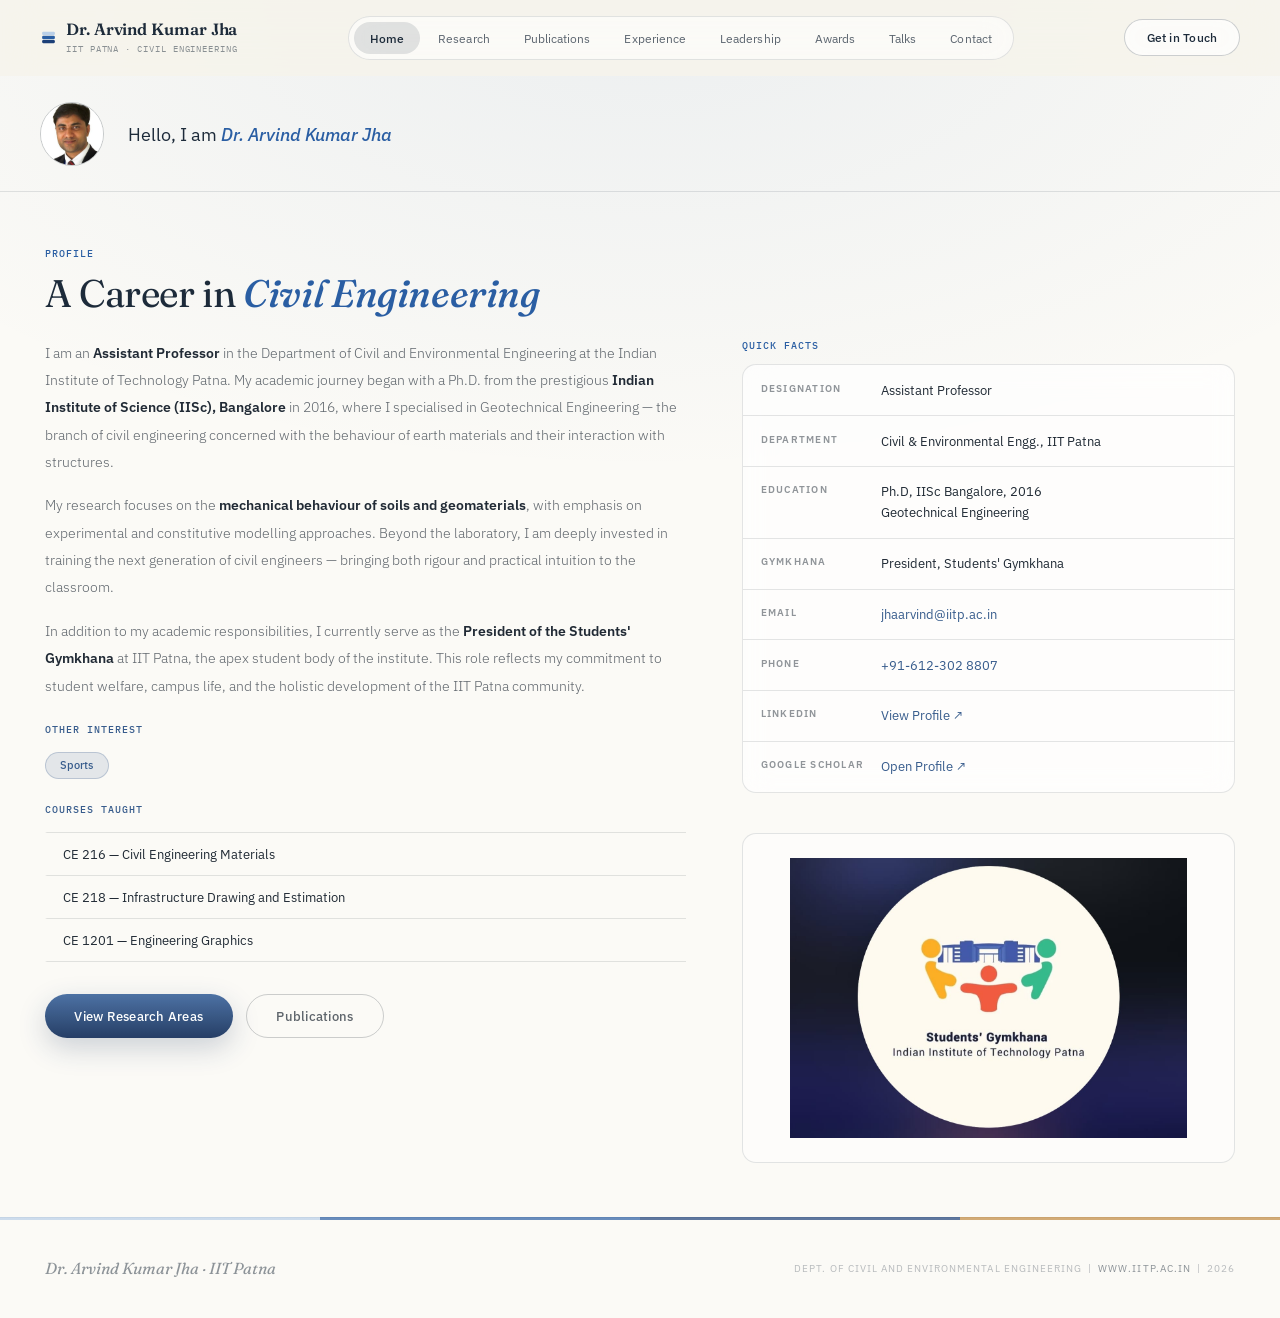
==== commit 7e0d5c52: "new ui" ====
--- a/index.html
+++ b/index.html
@@ -5,11 +5,11 @@
 <meta name="viewport" content="width=device-width, initial-scale=1.0">
 <meta name="description" content="Dr. Arvind Kumar Jha — Assistant Professor, Dept. of Civil and Environmental Engineering, IIT Patna. Specialist in Geotechnical Engineering, Ground Improvement and Bio-Geotechnics.">
 <title>Dr. Arvind Kumar Jha · IIT Patna</title>
-<meta name="theme-color" content="#eef6f3">
+<meta name="theme-color" content="#f6f3ec">
 <link rel="icon" type="image/svg+xml" href="favicon.svg">
 <link rel="preconnect" href="https://fonts.googleapis.com">
 <link rel="preconnect" href="https://fonts.gstatic.com" crossorigin>
-<link href="https://fonts.googleapis.com/css2?family=Fraunces:opsz,wght,ital@9..144,300,0;9..144,340,0;9..144,400,0;9..144,500,0;9..144,600,0;9..144,400,1;9..144,500,1&display=swap" rel="stylesheet">
+<link href="https://fonts.googleapis.com/css2?family=Fraunces:opsz,wght,ital@9..144,300,0;9..144,340,0;9..144,400,0;9..144,500,0;9..144,600,0;9..144,400,1;9..144,500,1&family=IBM+Plex+Sans:wght@300;400;500;600&family=IBM+Plex+Mono:wght@400;500;600&display=swap" rel="stylesheet">
 <link rel="stylesheet" href="style.css">
 <style>
 .about-sec{padding:3.4rem clamp(1.25rem,3.5vw,5rem)}
@@ -21,7 +21,7 @@
 <a href="#main" class="btn btn-dark" style="position:absolute;left:-9999px;top:0;z-index:9999" onfocus="this.style.left='0'" onblur="this.style.left='-9999px'">Skip to main content</a>
 
 <header id="nav">
-  <a href="index.html" class="nav-brand"><span class="nav-brand-mark" aria-hidden="true"><svg viewBox="0 0 24 24" width="17" height="17"><rect x="3" y="4" width="18" height="4.6" rx="1.6" fill="#bfe3da"/><rect x="3" y="9.7" width="18" height="4.6" rx="1.6" fill="#2f8f8a"/><rect x="3" y="15.4" width="18" height="4.6" rx="1.6" fill="#1f6b67"/></svg></span><span class="nav-brand-text"><span class="nav-brand-name">Dr. Arvind Kumar Jha</span><span class="nav-brand-sub">IIT Patna · Civil Engineering</span></span></a>
+  <a href="index.html" class="nav-brand"><span class="nav-brand-mark" aria-hidden="true"><svg viewBox="0 0 24 24" width="17" height="17"><rect x="3" y="4" width="18" height="4.6" rx="1.6" fill="#b9cfe8"/><rect x="3" y="9.7" width="18" height="4.6" rx="1.6" fill="#2a5ea3"/><rect x="3" y="15.4" width="18" height="4.6" rx="1.6" fill="#1c3f78"/></svg></span><span class="nav-brand-text"><span class="nav-brand-name">Dr. Arvind Kumar Jha</span><span class="nav-brand-sub">IIT Patna · Civil Engineering</span></span></a>
   <nav class="nav-links" aria-label="Primary">
     <a href="index.html" class="nav-link active" aria-current="page">Home</a>
     <a href="research.html" class="nav-link">Research</a>
--- a/style.css
+++ b/style.css
@@ -2,35 +2,40 @@
 html{font-size:16px;scroll-behavior:smooth}
 
 :root{
-  /* deep slate-teal ink on a light ground */
-  --ink:      #16302c;
-  --ink-soft: rgba(22,48,44,.72);
-  --ink-faint:rgba(22,48,44,.5);
-  --ink-min:  rgba(22,48,44,.3);
-
-  /* the ground itself — pale mist over water, blue easing into green */
-  --ground:      #eef6f3;
-  --ground-mid:  #e3efea;
-  --ground-deep: #f8fbfa;
-
-  /* tinted glass — cool aqua so panels read as light, not neutral UI grey */
-  --glass:       rgba(255,255,255,.6);
-  --glass-lift:  rgba(255,255,255,.8);
-  --glass-soft:  rgba(255,255,255,.4);
-  --hairline:    rgba(22,48,44,.12);
-  --hairline-2:  rgba(22,48,44,.22);
-
-  /* teal accent — the single cool note, used sparingly */
-  --core:        #2f8f8a;
-  --core-deep:   #1f6b67;
-  --core-tint:   rgba(47,143,138,.13);
-  --core-tint-2: rgba(47,143,138,.24);
-
-  --pearl-a: #3aa89f;
-  --pearl-b: #237b78;
+  /* structural graphite-blue ink — the colour of drafting pencil, not black */
+  --ink:      #1d2b3a;
+  --ink-soft: rgba(29,43,58,.72);
+  --ink-faint:rgba(29,43,58,.5);
+  --ink-min:  rgba(29,43,58,.3);
+
+  /* the ground itself — warm limestone / tracing paper, lighter than before */
+  --ground:      #f6f3ec;
+  --ground-mid:  #ece6d6;
+  --ground-deep: #fbfaf6;
+
+  /* tinted glass panels */
+  --glass:       rgba(255,255,255,.64);
+  --glass-lift:  rgba(255,255,255,.85);
+  --glass-soft:  rgba(255,255,255,.45);
+  --hairline:    rgba(29,43,58,.12);
+  --hairline-2:  rgba(29,43,58,.22);
+
+  /* blueprint-ink cobalt — the drafting-pen accent, used sparingly */
+  --core:        #2a5ea3;
+  --core-deep:   #1c3f78;
+  --core-tint:   rgba(42,94,163,.12);
+  --core-tint-2: rgba(42,94,163,.24);
+
+  /* brass — the compass-and-ruler secondary note, used as a rare warm counterpoint */
+  --brass:       #c1893f;
+  --brass-deep:  #9c6c2c;
+  --brass-tint:  rgba(193,137,63,.15);
+
+  --pearl-a: #3f74bb;
+  --pearl-b: #1c3f78;
 
   --radius: 14px;
-  --nav-h: 78px;
+  --nav-h: 76px;
   --ease: cubic-bezier(.22,1,.36,1);
 
   /* legacy aliases kept so nothing in the markup needs to change */
@@ -39,7 +44,7 @@
   --surface: var(--glass-lift);
   --rule:    var(--hairline);
   --rule2:   var(--hairline-2);
-  --ink2:    rgba(22,48,44,.06);
+  --ink2:    rgba(29,43,58,.06);
   --muted:   var(--ink-soft);
   --muted2:  var(--ink-faint);
   --blue:    var(--core);
@@ -48,12 +53,25 @@
   --blue-m:  var(--core-tint-2);
 }
 
+/* Blueprint / drafting-grid texture — the site's signature surface treatment.
+   Faint ruled grid lines (fine + bold every 5th) evoking graph paper on a
+   drawing board, always subtle, never louder than the content sitting on it. */
+.blueprint{
+  background-image:
+    linear-gradient(rgba(42,94,163,.07) 1px, transparent 1px),
+    linear-gradient(90deg, rgba(42,94,163,.07) 1px, transparent 1px),
+    linear-gradient(rgba(42,94,163,.14) 1px, transparent 1px),
+    linear-gradient(90deg, rgba(42,94,163,.14) 1px, transparent 1px);
+  background-size: 16px 16px, 16px 16px, 80px 80px, 80px 80px;
+  background-position: -1px -1px;
+}
+
 body{
-  font-family:'Fraunces',Georgia,serif;
+  font-family:'IBM Plex Sans','Fraunces',Georgia,serif;
   font-optical-sizing:auto;
   font-size:16px;
   background:
-    radial-gradient(120% 60% at 50% 0%, rgba(47,143,138,.08) 0%, rgba(47,143,138,0) 60%),
+    radial-gradient(120% 60% at 50% 0%, rgba(42,94,163,.07) 0%, rgba(42,94,163,0) 60%),
     var(--ground-deep);
   color:var(--ink);
   overflow-x:hidden;
@@ -62,13 +80,22 @@
 
 :focus-visible{outline:2px solid var(--core);outline-offset:3px;border-radius:2px}
 
-/* ============ NAVBAR — floating, transparent, centred pill rail ============ */
+/* ============ NAVBAR — fixed, solid, always anchored to the viewport top ============ */
 #nav{
   position:fixed;top:0;left:0;right:0;z-index:900;
   height:var(--nav-h);
   display:flex;align-items:center;
   padding:0 clamp(1.25rem,3.5vw,2.5rem);gap:20px;
-  background:linear-gradient(180deg, rgba(238,246,243,.85) 0%, rgba(238,246,243,0) 100%);
+  background:rgba(246,243,236,.92);
+  border-bottom:1px solid transparent;
+  backdrop-filter:blur(18px) saturate(140%);-webkit-backdrop-filter:blur(18px) saturate(140%);
+  box-shadow:0 1px 0 rgba(29,43,58,0);
+  transition:background .3s var(--ease),border-color .3s var(--ease),box-shadow .3s var(--ease);
+}
+#nav.scrolled{
+  background:rgba(246,243,236,.98);
+  border-bottom-color:var(--hairline);
+  box-shadow:0 12px 32px -18px rgba(29,43,58,.28);
 }
 .nav-brand{
   text-decoration:none;display:flex;align-items:center;gap:9px;flex-shrink:0;
@@ -80,7 +107,8 @@
   font-size:1.02rem;font-weight:600;color:var(--ink);letter-spacing:-0.005em;line-height:1.2;
 }
 .nav-brand-sub{
-  font-size:.6rem;letter-spacing:.11em;text-transform:uppercase;
+  font-family:'IBM Plex Mono',monospace;
+  font-size:.58rem;letter-spacing:.1em;text-transform:uppercase;
   color:var(--ink-faint);margin-top:2px;
 }
 .nav-links{
@@ -97,8 +125,8 @@
   transition:color .25s var(--ease),background .25s var(--ease);letter-spacing:.005em;
   white-space:nowrap;
 }
-.nav-link:hover{color:var(--ink);background:rgba(22,48,44,.06)}
-.nav-link.active{color:var(--ink);background:rgba(22,48,44,.12);font-weight:500}
+.nav-link:hover{color:var(--ink);background:rgba(29,43,58,.06)}
+.nav-link.active{color:var(--ink);background:rgba(29,43,58,.12);font-weight:500}
 .nav-cta{
   flex-shrink:0;
   font-size:.75rem;font-weight:500;letter-spacing:.02em;
@@ -126,7 +154,7 @@
   background:rgba(255,255,255,.96);border:1px solid var(--hairline);border-radius:18px;
   z-index:899;padding:.6rem 1.1rem 1.1rem;
   flex-direction:column;gap:2px;
-  box-shadow:0 24px 60px rgba(22,48,44,.12);
+  box-shadow:0 24px 60px rgba(29,43,58,.12);
   backdrop-filter:blur(20px);-webkit-backdrop-filter:blur(20px);
 }
 #mobile-nav.open{display:flex}
@@ -161,22 +189,26 @@
   position:relative;
   padding:calc(var(--nav-h) + 3rem) clamp(1.25rem,3.5vw,5rem) 3.2rem;
   background:
-    radial-gradient(120% 100% at 15% 0%, rgba(47,143,138,.09) 0%, rgba(47,143,138,0) 55%),
+    radial-gradient(120% 100% at 15% 0%, rgba(42,94,163,.08) 0%, rgba(42,94,163,0) 55%),
+    linear-gradient(rgba(42,94,163,.06) 1px, transparent 1px),
+    linear-gradient(90deg, rgba(42,94,163,.06) 1px, transparent 1px),
     var(--ground);
+  background-size: auto, 28px 28px, 28px 28px, auto;
   border-bottom:1px solid var(--hairline);
 }
 .page-hero::before{
   content:'';position:absolute;top:0;left:0;right:0;height:5px;
   background:linear-gradient(90deg,
-    #bfe3da 0%, #bfe3da 25%,
-    #2f8f8a 25%, #2f8f8a 50%,
-    #1f6b67 50%, #1f6b67 75%,
-    #143f3d 75%, #143f3d 100%);
+    #b9cfe8 0%, #b9cfe8 25%,
+    #2a5ea3 25%, #2a5ea3 50%,
+    #1c3f78 50%, #1c3f78 75%,
+    #c1893f 75%, #c1893f 100%);
   opacity:.9;
 }
 .ph-eyebrow{
   display:inline-flex;align-items:center;gap:.6rem;
-  font-size:.66rem;letter-spacing:.16em;text-transform:uppercase;
+  font-family:'IBM Plex Mono',monospace;
+  font-size:.64rem;letter-spacing:.1em;text-transform:uppercase;
   color:var(--core);font-weight:500;margin-bottom:1.2rem;
   background:var(--core-tint);padding:.32rem .9rem;border-radius:99px;
   border:1px solid var(--core-tint-2);
@@ -192,9 +224,10 @@
 
 /* ============ SECTIONS ============ */
 .sec{padding:4.5rem clamp(1.25rem,3.5vw,5rem)}
-.sec-off{background:rgba(22,48,44,.02)}
+.sec-off{background:rgba(29,43,58,.02)}
 .sec-eyebrow{
-  font-size:.64rem;letter-spacing:.17em;text-transform:uppercase;
+  font-family:'IBM Plex Mono',monospace;
+  font-size:.62rem;letter-spacing:.1em;text-transform:uppercase;
   color:var(--core);font-weight:500;margin-bottom:.75rem;
 }
 .sec-h{
@@ -220,12 +253,12 @@
   border:1px solid var(--hairline-2);
   backdrop-filter:blur(12px);-webkit-backdrop-filter:blur(12px);
 }
-.btn-dark:hover{background:rgba(255,255,255,.88);border-color:rgba(22,48,44,.3)}
+.btn-dark:hover{background:rgba(255,255,255,.88);border-color:rgba(29,43,58,.3)}
 .btn-blue{
   background:linear-gradient(180deg, var(--pearl-a) 0%, var(--pearl-b) 100%);
-  color:#fdfefe;box-shadow:0 10px 28px rgba(31,107,103,.22);
-}
-.btn-blue:hover{box-shadow:0 14px 36px rgba(31,107,103,.3)}
+  color:#fdfefe;box-shadow:0 10px 28px rgba(28,63,120,.22);
+}
+.btn-blue:hover{box-shadow:0 14px 36px rgba(28,63,120,.3)}
 .btn-outline{
   background:transparent;color:var(--ink-soft);
   border:1px solid var(--hairline-2);
@@ -244,7 +277,7 @@
   transition:background .2s;
 }
 .info-row:last-child{border-bottom:none}
-.info-row:hover{background:rgba(22,48,44,.035)}
+.info-row:hover{background:rgba(29,43,58,.035)}
 .info-label{font-size:.6rem;letter-spacing:.13em;text-transform:uppercase;color:var(--ink-faint);padding-top:2px;font-weight:600}
 .info-val{font-size:.82rem;color:var(--ink);line-height:1.6}
 .info-val a{color:var(--core);text-decoration:none}
@@ -272,10 +305,10 @@
 .r-card::before{
   content:'';position:absolute;top:0;left:0;bottom:0;width:4px;
   background:linear-gradient(180deg,
-    #bfe3da 0%, #bfe3da 25%,
-    #2f8f8a 25%, #2f8f8a 50%,
-    #1f6b67 50%, #1f6b67 75%,
-    #143f3d 75%, #143f3d 100%);
+    #b9cfe8 0%, #b9cfe8 25%,
+    #2a5ea3 25%, #2a5ea3 50%,
+    #1c3f78 50%, #1c3f78 75%,
+    #c1893f 75%, #c1893f 100%);
   opacity:.85;
 }
 .r-card:hover{background:var(--glass-lift)}
@@ -290,7 +323,7 @@
 
 /* ============ TIMELINE (experience) ============ */
 .tl-wrap{margin-top:2.5rem;position:relative;padding-left:1.5rem}
-.tl-spine{position:absolute;left:0;top:6px;bottom:0;width:1px;background:linear-gradient(to bottom,var(--core),rgba(201,138,78,0))}
+.tl-spine{position:absolute;left:0;top:6px;bottom:0;width:1px;background:linear-gradient(to bottom,var(--core),rgba(193,137,63,0))}
 .tl-entry{padding-left:1.8rem;margin-bottom:2.2rem;position:relative}
 .tl-entry:last-child{margin-bottom:0}
 .tl-dot{
@@ -314,7 +347,7 @@
   content:'';position:absolute;left:0;top:0;bottom:0;
   width:2px;background:transparent;transition:background .2s;
 }
-.pub-item:hover{background:rgba(22,48,44,.03)}
+.pub-item:hover{background:rgba(29,43,58,.03)}
 .pub-item:hover::before{background:var(--core)}
 .pub-num-col{
   padding:1.4rem .8rem 1.4rem 1rem;
@@ -325,16 +358,16 @@
   content:'';display:block;width:15px;height:15px;margin-bottom:.4rem;
   border-radius:3px;
   background:linear-gradient(180deg,
-    #bfe3da 0%, #bfe3da 33%,
-    #2f8f8a 33%, #2f8f8a 66%,
-    #1f6b67 66%, #1f6b67 100%);
+    #b9cfe8 0%, #b9cfe8 33%,
+    #2a5ea3 33%, #2a5ea3 66%,
+    #1c3f78 66%, #1c3f78 100%);
 }
 .pub-n{
   font-family:'Fraunces',Georgia,serif;
   font-size:1.8rem;font-weight:500;
   color:var(--hairline-2);line-height:1;
 }
-.pub-yr{font-size:.6rem;letter-spacing:.12em;text-transform:uppercase;color:var(--core);font-weight:600}
+.pub-yr{font-family:'IBM Plex Mono',monospace;font-size:.58rem;letter-spacing:.08em;text-transform:uppercase;color:var(--core);font-weight:600}
 .pub-body{padding:1.4rem 1.4rem 1.4rem 1.2rem;display:flex;flex-direction:column;gap:4px}
 .pub-title{font-size:.9rem;font-weight:500;color:var(--ink);line-height:1.55}
 .pub-authors{font-style:italic;font-size:.88rem;color:var(--ink-soft);font-weight:300}
@@ -358,7 +391,7 @@
   transition:padding-left .2s;
 }
 .talk-item:hover{padding-left:.5rem}
-.talk-year{font-size:.65rem;letter-spacing:.12em;text-transform:uppercase;color:var(--core);font-weight:600;margin-bottom:4px}
+.talk-year{font-family:'IBM Plex Mono',monospace;font-size:.62rem;letter-spacing:.08em;text-transform:uppercase;color:var(--core);font-weight:600;margin-bottom:4px}
 .talk-venue{font-size:.78rem;color:var(--ink-soft);line-height:1.5;font-weight:300}
 .talk-type{font-size:.62rem;letter-spacing:.1em;text-transform:uppercase;color:var(--ink-faint);margin-bottom:5px}
 .talk-title{font-family:'Fraunces',Georgia,serif;font-size:1.1rem;font-weight:500;color:var(--ink);margin-bottom:.25rem;line-height:1.3}
@@ -373,9 +406,9 @@
 .yr-num::before{
   content:'';display:inline-block;width:13px;height:13px;border-radius:3px;
   background:linear-gradient(180deg,
-    #bfe3da 0%, #bfe3da 33%,
-    #2f8f8a 33%, #2f8f8a 66%,
-    #1f6b67 66%, #1f6b67 100%);
+    #b9cfe8 0%, #b9cfe8 33%,
+    #2a5ea3 33%, #2a5ea3 66%,
+    #1c3f78 66%, #1c3f78 100%);
 }
 .yr-line{flex:1;height:1px;background:var(--hairline)}
 .yr-count{font-size:.65rem;letter-spacing:.12em;text-transform:uppercase;color:var(--ink-faint);flex-shrink:0}
@@ -405,7 +438,7 @@
 .mem-text{font-size:.85rem;color:var(--ink)}
 
 /* ============ CONTACT ============ */
-.c-label{font-size:.63rem;letter-spacing:.14em;text-transform:uppercase;color:var(--core);font-weight:600;margin-bottom:.6rem}
+.c-label{font-family:'IBM Plex Mono',monospace;font-size:.6rem;letter-spacing:.09em;text-transform:uppercase;color:var(--core);font-weight:600;margin-bottom:.6rem}
 .c-val{font-size:1rem;color:var(--ink);line-height:1.6;font-weight:300}
 .c-val a{color:var(--ink);text-decoration:none;border-bottom:1px solid var(--hairline-2);transition:border-color .2s,color .2s}
 .c-val a:hover{border-color:var(--core);color:var(--core)}
@@ -440,10 +473,10 @@
 footer::before{
   content:'';position:absolute;top:-1px;left:0;right:0;height:3px;
   background:linear-gradient(90deg,
-    #bfe3da 0%, #bfe3da 25%,
-    #2f8f8a 25%, #2f8f8a 50%,
-    #1f6b67 50%, #1f6b67 75%,
-    #143f3d 75%, #143f3d 100%);
+    #b9cfe8 0%, #b9cfe8 25%,
+    #2a5ea3 25%, #2a5ea3 50%,
+    #1c3f78 50%, #1c3f78 75%,
+    #c1893f 75%, #c1893f 100%);
   opacity:.7;
 }
 .ft-l{font-family:'Fraunces',Georgia,serif;font-style:italic;font-size:1rem;color:var(--ink-faint)}
@@ -485,7 +518,7 @@
   transition:border-color .2s,background .2s,padding-left .2s;
 }
 .course-item:first-child{border-top:1px solid var(--hairline)}
-.course-item:hover{border-left-color:var(--core);background:rgba(22,48,44,.03);padding-left:1.3rem}
+.course-item:hover{border-left-color:var(--core);background:rgba(29,43,58,.03);padding-left:1.3rem}
 
 @media(max-width:1100px){
   .nav-links,.nav-cta{display:none}
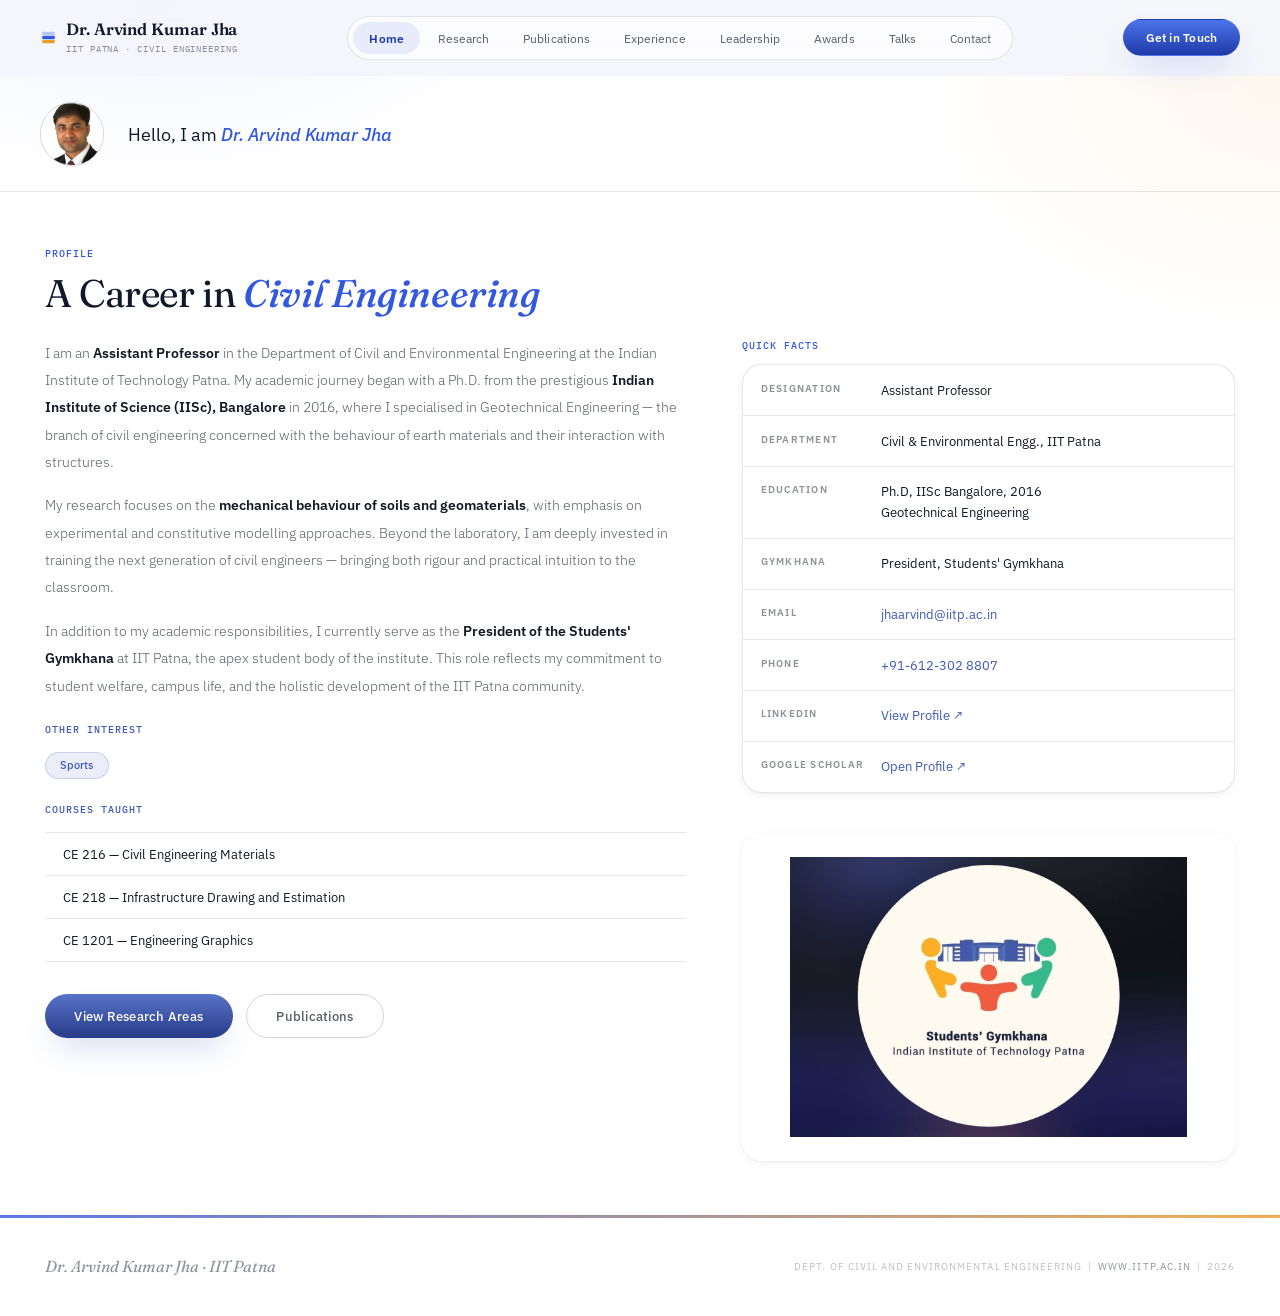
==== commit f8214747: "new interface" ====
--- a/index.html
+++ b/index.html
@@ -5,7 +5,7 @@
 <meta name="viewport" content="width=device-width, initial-scale=1.0">
 <meta name="description" content="Dr. Arvind Kumar Jha — Assistant Professor, Dept. of Civil and Environmental Engineering, IIT Patna. Specialist in Geotechnical Engineering, Ground Improvement and Bio-Geotechnics.">
 <title>Dr. Arvind Kumar Jha · IIT Patna</title>
-<meta name="theme-color" content="#f6f3ec">
+<meta name="theme-color" content="#f4f6fb">
 <link rel="icon" type="image/svg+xml" href="favicon.svg">
 <link rel="preconnect" href="https://fonts.googleapis.com">
 <link rel="preconnect" href="https://fonts.gstatic.com" crossorigin>
@@ -21,7 +21,7 @@
 <a href="#main" class="btn btn-dark" style="position:absolute;left:-9999px;top:0;z-index:9999" onfocus="this.style.left='0'" onblur="this.style.left='-9999px'">Skip to main content</a>
 
 <header id="nav">
-  <a href="index.html" class="nav-brand"><span class="nav-brand-mark" aria-hidden="true"><svg viewBox="0 0 24 24" width="17" height="17"><rect x="3" y="4" width="18" height="4.6" rx="1.6" fill="#b9cfe8"/><rect x="3" y="9.7" width="18" height="4.6" rx="1.6" fill="#2a5ea3"/><rect x="3" y="15.4" width="18" height="4.6" rx="1.6" fill="#1c3f78"/></svg></span><span class="nav-brand-text"><span class="nav-brand-name">Dr. Arvind Kumar Jha</span><span class="nav-brand-sub">IIT Patna · Civil Engineering</span></span></a>
+  <a href="index.html" class="nav-brand"><span class="nav-brand-mark" aria-hidden="true"><svg viewBox="0 0 24 24" width="17" height="17"><rect x="3" y="4" width="18" height="4.6" rx="1.6" fill="#b6c6fb"/><rect x="3" y="9.7" width="18" height="4.6" rx="1.6" fill="#3358e0"/><rect x="3" y="15.4" width="18" height="4.6" rx="1.6" fill="#ee9d2b"/></svg></span><span class="nav-brand-text"><span class="nav-brand-name">Dr. Arvind Kumar Jha</span><span class="nav-brand-sub">IIT Patna · Civil Engineering</span></span></a>
   <nav class="nav-links" aria-label="Primary">
     <a href="index.html" class="nav-link active" aria-current="page">Home</a>
     <a href="research.html" class="nav-link">Research</a>
--- a/style.css
+++ b/style.css
@@ -2,41 +2,48 @@
 html{font-size:16px;scroll-behavior:smooth}
 
 :root{
-  /* structural graphite-blue ink — the colour of drafting pencil, not black */
-  --ink:      #1d2b3a;
-  --ink-soft: rgba(29,43,58,.72);
-  --ink-faint:rgba(29,43,58,.5);
-  --ink-min:  rgba(29,43,58,.3);
-
-  /* the ground itself — warm limestone / tracing paper, lighter than before */
-  --ground:      #f6f3ec;
-  --ground-mid:  #ece6d6;
-  --ground-deep: #fbfaf6;
-
-  /* tinted glass panels */
-  --glass:       rgba(255,255,255,.64);
-  --glass-lift:  rgba(255,255,255,.85);
-  --glass-soft:  rgba(255,255,255,.45);
-  --hairline:    rgba(29,43,58,.12);
-  --hairline-2:  rgba(29,43,58,.22);
-
-  /* blueprint-ink cobalt — the drafting-pen accent, used sparingly */
-  --core:        #2a5ea3;
-  --core-deep:   #1c3f78;
-  --core-tint:   rgba(42,94,163,.12);
-  --core-tint-2: rgba(42,94,163,.24);
-
-  /* brass — the compass-and-ruler secondary note, used as a rare warm counterpoint */
-  --brass:       #c1893f;
-  --brass-deep:  #9c6c2c;
-  --brass-tint:  rgba(193,137,63,.15);
-
-  --pearl-a: #3f74bb;
-  --pearl-b: #1c3f78;
-
-  --radius: 14px;
+  /* deep navy ink — confident, not muted */
+  --ink:      #10192b;
+  --ink-soft: rgba(16,25,43,.7);
+  --ink-faint:rgba(16,25,43,.48);
+  --ink-min:  rgba(16,25,43,.28);
+
+  /* the ground — crisp cool white, app-bright rather than paper-toned */
+  --ground:      #f4f6fb;
+  --ground-mid:  #eaeef8;
+  --ground-deep: #ffffff;
+
+  /* elevated glass panels */
+  --glass:       rgba(255,255,255,.72);
+  --glass-lift:  rgba(255,255,255,.92);
+  --glass-soft:  rgba(255,255,255,.55);
+  --hairline:    rgba(16,25,43,.1);
+  --hairline-2:  rgba(16,25,43,.18);
+
+  /* electric blueprint blue — vivid, confident, the site's primary voice */
+  --core:        #3358e0;
+  --core-deep:   #1f3aa8;
+  --core-tint:   rgba(51,88,224,.1);
+  --core-tint-2: rgba(51,88,224,.2);
+
+  /* warm brass-gold — the counterpoint note, brightened for contrast */
+  --brass:       #ee9d2b;
+  --brass-deep:  #c97f16;
+  --brass-tint:  rgba(238,157,43,.14);
+
+  --pearl-a: #4c74ea;
+  --pearl-b: #1f3aa8;
+
+  --radius: 20px;
+  --radius-sm: 12px;
   --nav-h: 76px;
   --ease: cubic-bezier(.22,1,.36,1);
+
+  /* elevation system — soft, colour-tinted shadows replace hairline dividers */
+  --shadow-sm: 0 2px 10px rgba(16,25,43,.05), 0 1px 2px rgba(16,25,43,.04);
+  --shadow-md: 0 16px 32px -12px rgba(16,25,43,.14);
+  --shadow-lg: 0 28px 56px -16px rgba(16,25,43,.18);
+  --shadow-core: 0 16px 32px -10px rgba(51,88,224,.26);
 
   /* legacy aliases kept so nothing in the markup needs to change */
   --white:   var(--glass);
@@ -44,7 +51,7 @@
   --surface: var(--glass-lift);
   --rule:    var(--hairline);
   --rule2:   var(--hairline-2);
-  --ink2:    rgba(29,43,58,.06);
+  --ink2:    rgba(16,25,43,.05);
   --muted:   var(--ink-soft);
   --muted2:  var(--ink-faint);
   --blue:    var(--core);
@@ -53,16 +60,12 @@
   --blue-m:  var(--core-tint-2);
 }
 
-/* Blueprint / drafting-grid texture — the site's signature surface treatment.
-   Faint ruled grid lines (fine + bold every 5th) evoking graph paper on a
-   drawing board, always subtle, never louder than the content sitting on it. */
+/* Blueprint grid — kept as a faint texture note, now a whisper rather than a shout */
 .blueprint{
   background-image:
-    linear-gradient(rgba(42,94,163,.07) 1px, transparent 1px),
-    linear-gradient(90deg, rgba(42,94,163,.07) 1px, transparent 1px),
-    linear-gradient(rgba(42,94,163,.14) 1px, transparent 1px),
-    linear-gradient(90deg, rgba(42,94,163,.14) 1px, transparent 1px);
-  background-size: 16px 16px, 16px 16px, 80px 80px, 80px 80px;
+    linear-gradient(rgba(51,88,224,.05) 1px, transparent 1px),
+    linear-gradient(90deg, rgba(51,88,224,.05) 1px, transparent 1px);
+  background-size: 32px 32px;
   background-position: -1px -1px;
 }
 
@@ -71,7 +74,8 @@
   font-optical-sizing:auto;
   font-size:16px;
   background:
-    radial-gradient(120% 60% at 50% 0%, rgba(42,94,163,.07) 0%, rgba(42,94,163,0) 60%),
+    radial-gradient(640px 420px at 12% -8%, rgba(51,88,224,.09) 0%, rgba(51,88,224,0) 70%),
+    radial-gradient(520px 360px at 100% 6%, rgba(238,157,43,.08) 0%, rgba(238,157,43,0) 70%),
     var(--ground-deep);
   color:var(--ink);
   overflow-x:hidden;
@@ -86,16 +90,16 @@
   height:var(--nav-h);
   display:flex;align-items:center;
   padding:0 clamp(1.25rem,3.5vw,2.5rem);gap:20px;
-  background:rgba(246,243,236,.92);
+  background:rgba(244,246,251,.9);
   border-bottom:1px solid transparent;
   backdrop-filter:blur(18px) saturate(140%);-webkit-backdrop-filter:blur(18px) saturate(140%);
-  box-shadow:0 1px 0 rgba(29,43,58,0);
+  box-shadow:0 1px 0 rgba(16,25,43,0);
   transition:background .3s var(--ease),border-color .3s var(--ease),box-shadow .3s var(--ease);
 }
 #nav.scrolled{
-  background:rgba(246,243,236,.98);
+  background:rgba(255,255,255,.92);
   border-bottom-color:var(--hairline);
-  box-shadow:0 12px 32px -18px rgba(29,43,58,.28);
+  box-shadow:var(--shadow-md);
 }
 .nav-brand{
   text-decoration:none;display:flex;align-items:center;gap:9px;flex-shrink:0;
@@ -115,7 +119,7 @@
   display:flex;align-items:center;gap:2px;flex:0 0 auto;
   margin-inline:auto;
   padding:5px;border-radius:999px;
-  background:rgba(255,255,255,.6);
+  background:rgba(255,255,255,.7);
   border:1px solid var(--hairline);
   backdrop-filter:blur(16px) saturate(120%);-webkit-backdrop-filter:blur(16px) saturate(120%);
 }
@@ -125,18 +129,18 @@
   transition:color .25s var(--ease),background .25s var(--ease);letter-spacing:.005em;
   white-space:nowrap;
 }
-.nav-link:hover{color:var(--ink);background:rgba(29,43,58,.06)}
-.nav-link.active{color:var(--ink);background:rgba(29,43,58,.12);font-weight:500}
+.nav-link:hover{color:var(--ink);background:rgba(16,25,43,.06)}
+.nav-link.active{color:var(--core-deep);background:var(--core-tint);font-weight:600}
 .nav-cta{
   flex-shrink:0;
-  font-size:.75rem;font-weight:500;letter-spacing:.02em;
-  color:var(--ink);background:rgba(255,255,255,.72);
-  border:1px solid var(--hairline-2);
+  font-size:.75rem;font-weight:600;letter-spacing:.02em;
+  color:#fff;background:linear-gradient(180deg, var(--pearl-a) 0%, var(--pearl-b) 100%);
+  border:1px solid transparent;
   padding:.62rem 1.35rem;border-radius:999px;text-decoration:none;
-  backdrop-filter:blur(12px);-webkit-backdrop-filter:blur(12px);
-  transition:background .25s var(--ease),border-color .25s var(--ease),transform .25s var(--ease);
-}
-.nav-cta:hover{background:rgba(255,255,255,.9);border-color:var(--hairline-2);transform:translateY(-1px)}
+  box-shadow:var(--shadow-core);
+  transition:box-shadow .25s var(--ease),transform .25s var(--ease);
+}
+.nav-cta:hover{box-shadow:0 20px 40px -10px rgba(51,88,224,.36);transform:translateY(-1px)}
 #hamburger{
   display:none;margin-left:auto;
   flex-direction:column;gap:5px;
@@ -189,20 +193,17 @@
   position:relative;
   padding:calc(var(--nav-h) + 3rem) clamp(1.25rem,3.5vw,5rem) 3.2rem;
   background:
-    radial-gradient(120% 100% at 15% 0%, rgba(42,94,163,.08) 0%, rgba(42,94,163,0) 55%),
-    linear-gradient(rgba(42,94,163,.06) 1px, transparent 1px),
-    linear-gradient(90deg, rgba(42,94,163,.06) 1px, transparent 1px),
+    radial-gradient(600px 380px at 6% -15%, rgba(51,88,224,.14) 0%, rgba(51,88,224,0) 70%),
+    radial-gradient(460px 320px at 96% 0%, rgba(238,157,43,.13) 0%, rgba(238,157,43,0) 70%),
+    linear-gradient(rgba(51,88,224,.045) 1px, transparent 1px),
+    linear-gradient(90deg, rgba(51,88,224,.045) 1px, transparent 1px),
     var(--ground);
-  background-size: auto, 28px 28px, 28px 28px, auto;
+  background-size: auto, auto, 32px 32px, 32px 32px, auto;
   border-bottom:1px solid var(--hairline);
 }
 .page-hero::before{
-  content:'';position:absolute;top:0;left:0;right:0;height:5px;
-  background:linear-gradient(90deg,
-    #b9cfe8 0%, #b9cfe8 25%,
-    #2a5ea3 25%, #2a5ea3 50%,
-    #1c3f78 50%, #1c3f78 75%,
-    #c1893f 75%, #c1893f 100%);
+  content:'';position:absolute;top:0;left:0;right:0;height:4px;
+  background:linear-gradient(90deg, var(--core) 0%, var(--brass) 100%);
   opacity:.9;
 }
 .ph-eyebrow{
@@ -247,18 +248,18 @@
   padding:.78rem 1.85rem;border-radius:999px;
   transition:background .3s var(--ease),color .3s var(--ease),border-color .3s var(--ease),transform .3s var(--ease),box-shadow .3s var(--ease);
 }
-.btn:hover{transform:translateY(-1px)}
+.btn:hover{transform:translateY(-2px)}
 .btn-dark{
-  background:rgba(255,255,255,.7);color:var(--ink);
+  background:#fff;color:var(--ink);
   border:1px solid var(--hairline-2);
-  backdrop-filter:blur(12px);-webkit-backdrop-filter:blur(12px);
-}
-.btn-dark:hover{background:rgba(255,255,255,.88);border-color:rgba(29,43,58,.3)}
+  box-shadow:var(--shadow-sm);
+}
+.btn-dark:hover{box-shadow:var(--shadow-md);border-color:rgba(16,25,43,.28)}
 .btn-blue{
   background:linear-gradient(180deg, var(--pearl-a) 0%, var(--pearl-b) 100%);
-  color:#fdfefe;box-shadow:0 10px 28px rgba(28,63,120,.22);
-}
-.btn-blue:hover{box-shadow:0 14px 36px rgba(28,63,120,.3)}
+  color:#fdfefe;box-shadow:var(--shadow-core);
+}
+.btn-blue:hover{box-shadow:0 20px 44px -10px rgba(51,88,224,.36)}
 .btn-outline{
   background:transparent;color:var(--ink-soft);
   border:1px solid var(--hairline-2);
@@ -268,7 +269,7 @@
 /* ============ INFO PANEL ============ */
 .info-panel{
   border:1px solid var(--hairline);border-radius:var(--radius);overflow:hidden;
-  background:var(--glass);backdrop-filter:blur(14px);-webkit-backdrop-filter:blur(14px);
+  background:#fff;box-shadow:var(--shadow-sm);
 }
 .info-row{
   display:grid;grid-template-columns:108px 1fr;
@@ -277,7 +278,7 @@
   transition:background .2s;
 }
 .info-row:last-child{border-bottom:none}
-.info-row:hover{background:rgba(29,43,58,.035)}
+.info-row:hover{background:var(--core-tint)}
 .info-label{font-size:.6rem;letter-spacing:.13em;text-transform:uppercase;color:var(--ink-faint);padding-top:2px;font-weight:600}
 .info-val{font-size:.82rem;color:var(--ink);line-height:1.6}
 .info-val a{color:var(--core);text-decoration:none}
@@ -294,73 +295,69 @@
 /* ============ RESEARCH GRID ============ */
 .r-grid{
   display:grid;grid-template-columns:repeat(3,1fr);
-  gap:1px;background:var(--hairline);
-  border:1px solid var(--hairline);border-radius:var(--radius);
-  overflow:hidden;margin-top:2.5rem;
+  gap:1.1rem;
+  margin-top:2.5rem;
 }
 .r-card{
-  background:var(--glass-soft);padding:2rem 1.8rem 2.5rem 2.1rem;
-  transition:background .2s;position:relative;
+  background:#fff;border-radius:16px;
+  padding:2rem 1.8rem 2.2rem;
+  box-shadow:var(--shadow-sm);
+  transition:box-shadow .3s var(--ease),transform .3s var(--ease);
+  position:relative;overflow:hidden;
 }
 .r-card::before{
-  content:'';position:absolute;top:0;left:0;bottom:0;width:4px;
-  background:linear-gradient(180deg,
-    #b9cfe8 0%, #b9cfe8 25%,
-    #2a5ea3 25%, #2a5ea3 50%,
-    #1c3f78 50%, #1c3f78 75%,
-    #c1893f 75%, #c1893f 100%);
-  opacity:.85;
-}
-.r-card:hover{background:var(--glass-lift)}
+  content:'';position:absolute;top:0;left:0;right:0;height:4px;
+  background:linear-gradient(90deg, var(--core) 0%, var(--brass) 100%);
+}
+.r-card:hover{box-shadow:var(--shadow-md);transform:translateY(-3px)}
 .r-card::after{
-  content:'';position:absolute;bottom:0;left:1.8rem;
+  content:'';position:absolute;bottom:1.6rem;left:1.8rem;
   height:2px;width:0;background:var(--core);
   transition:width .3s ease;
 }
 .r-card:hover::after{width:32px}
-.r-num{font-size:.65rem;letter-spacing:.14em;color:var(--core);opacity:.6;margin-bottom:.7rem;font-weight:600}
+.r-num{font-family:'IBM Plex Mono',monospace;font-size:.65rem;letter-spacing:.1em;color:var(--core);opacity:.7;margin-bottom:.7rem;font-weight:600}
 .r-title{font-family:'Fraunces',Georgia,serif;font-size:1.15rem;font-weight:500;color:var(--ink);line-height:1.3}
 
 /* ============ TIMELINE (experience) ============ */
-.tl-wrap{margin-top:2.5rem;position:relative;padding-left:1.5rem}
-.tl-spine{position:absolute;left:0;top:6px;bottom:0;width:1px;background:linear-gradient(to bottom,var(--core),rgba(193,137,63,0))}
-.tl-entry{padding-left:1.8rem;margin-bottom:2.2rem;position:relative}
+.tl-wrap{margin-top:2.5rem;position:relative;padding-left:2rem}
+.tl-spine{position:absolute;left:0;top:26px;bottom:0;width:2px;background:linear-gradient(to bottom,var(--core),rgba(238,157,43,0))}
+.tl-entry{
+  padding:1.4rem 1.6rem;margin-bottom:1.1rem;position:relative;
+  background:#fff;border-radius:16px;
+  box-shadow:var(--shadow-sm);
+  transition:box-shadow .3s var(--ease),transform .3s var(--ease);
+}
+.tl-entry:hover{box-shadow:var(--shadow-md);transform:translateX(3px)}
 .tl-entry:last-child{margin-bottom:0}
 .tl-dot{
-  position:absolute;left:-5px;top:6px;
+  position:absolute;left:-2.25rem;top:1.7rem;
   width:10px;height:10px;border-radius:50%;
   border:2px solid var(--core);background:var(--ground);
 }
 .tl-entry:first-child .tl-dot{background:var(--core)}
-.tl-date{font-size:.65rem;letter-spacing:.1em;text-transform:uppercase;color:var(--core);margin-bottom:.3rem;font-weight:600}
+.tl-date{font-family:'IBM Plex Mono',monospace;font-size:.62rem;letter-spacing:.08em;text-transform:uppercase;color:var(--core);margin-bottom:.3rem;font-weight:600}
 .tl-role{font-family:'Fraunces',Georgia,serif;font-size:1.2rem;font-weight:500;color:var(--ink);margin-bottom:.2rem}
 .tl-org{font-size:.82rem;color:var(--ink-soft);line-height:1.5;font-weight:300}
 
 /* ============ PUBLICATIONS ============ */
-.pub-list{border-top:1px solid var(--hairline);margin-top:2rem}
+.pub-list{margin-top:2rem;display:flex;flex-direction:column;gap:.9rem}
 .pub-item{
   display:grid;grid-template-columns:56px 1fr;
-  border-bottom:1px solid var(--hairline);
-  transition:background .2s;position:relative;
-}
-.pub-item::before{
-  content:'';position:absolute;left:0;top:0;bottom:0;
-  width:2px;background:transparent;transition:background .2s;
-}
-.pub-item:hover{background:rgba(29,43,58,.03)}
-.pub-item:hover::before{background:var(--core)}
+  background:#fff;border-radius:16px;overflow:hidden;
+  box-shadow:var(--shadow-sm);
+  transition:box-shadow .3s var(--ease),transform .3s var(--ease);position:relative;
+}
+.pub-item:hover{box-shadow:var(--shadow-md);transform:translateY(-2px)}
 .pub-num-col{
   padding:1.4rem .8rem 1.4rem 1rem;
-  border-right:1px solid var(--hairline);
+  background:var(--core-tint);
   display:flex;flex-direction:column;gap:3px;align-items:flex-start;
 }
 .pub-num-col::before{
   content:'';display:block;width:15px;height:15px;margin-bottom:.4rem;
-  border-radius:3px;
-  background:linear-gradient(180deg,
-    #b9cfe8 0%, #b9cfe8 33%,
-    #2a5ea3 33%, #2a5ea3 66%,
-    #1c3f78 66%, #1c3f78 100%);
+  border-radius:4px;
+  background:linear-gradient(135deg, var(--core) 0%, var(--brass) 100%);
 }
 .pub-n{
   font-family:'Fraunces',Georgia,serif;
@@ -383,14 +380,15 @@
 }
 
 /* ============ TALKS ============ */
-.talk-list{border-top:1px solid var(--hairline);margin-top:2rem}
+.talk-list{margin-top:2rem;display:flex;flex-direction:column;gap:.9rem}
 .talk-item{
   display:grid;grid-template-columns:150px 1fr;
-  border-bottom:1px solid var(--hairline);
-  padding:1.6rem 0;gap:2rem;
-  transition:padding-left .2s;
-}
-.talk-item:hover{padding-left:.5rem}
+  background:#fff;border-radius:16px;
+  padding:1.6rem 1.7rem;gap:2rem;
+  box-shadow:var(--shadow-sm);
+  transition:box-shadow .3s var(--ease),transform .3s var(--ease);
+}
+.talk-item:hover{box-shadow:var(--shadow-md);transform:translateY(-2px)}
 .talk-year{font-family:'IBM Plex Mono',monospace;font-size:.62rem;letter-spacing:.08em;text-transform:uppercase;color:var(--core);font-weight:600;margin-bottom:4px}
 .talk-venue{font-size:.78rem;color:var(--ink-soft);line-height:1.5;font-weight:300}
 .talk-type{font-size:.62rem;letter-spacing:.1em;text-transform:uppercase;color:var(--ink-faint);margin-bottom:5px}
@@ -404,37 +402,37 @@
   display:inline-flex;align-items:center;gap:.6rem;
 }
 .yr-num::before{
-  content:'';display:inline-block;width:13px;height:13px;border-radius:3px;
-  background:linear-gradient(180deg,
-    #b9cfe8 0%, #b9cfe8 33%,
-    #2a5ea3 33%, #2a5ea3 66%,
-    #1c3f78 66%, #1c3f78 100%);
+  content:'';display:inline-block;width:13px;height:13px;border-radius:4px;
+  background:linear-gradient(135deg, var(--core) 0%, var(--brass) 100%);
 }
 .yr-line{flex:1;height:1px;background:var(--hairline)}
 .yr-count{font-size:.65rem;letter-spacing:.12em;text-transform:uppercase;color:var(--ink-faint);flex-shrink:0}
 .event-grid{
   display:grid;grid-template-columns:1fr 1fr;
-  gap:1px;background:var(--hairline);border:1px solid var(--hairline);
-  border-radius:10px;overflow:hidden;
-}
-.event-card{background:var(--glass-soft);padding:1.5rem;transition:background .2s;position:relative}
-.event-card::before{content:'';position:absolute;left:0;top:0;bottom:0;width:2px;background:transparent;transition:background .2s}
-.event-card:hover{background:var(--glass-lift)}
+  gap:1.1rem;
+}
+.event-card{
+  background:#fff;padding:1.5rem;border-radius:16px;position:relative;
+  box-shadow:var(--shadow-sm);
+  transition:box-shadow .3s var(--ease),transform .3s var(--ease);
+}
+.event-card::before{content:'';position:absolute;left:0;top:1rem;bottom:1rem;width:3px;border-radius:2px;background:transparent;transition:background .2s}
+.event-card:hover{box-shadow:var(--shadow-md);transform:translateY(-2px)}
 .event-card:hover::before{background:var(--core)}
 .event-role{font-size:.62rem;letter-spacing:.12em;text-transform:uppercase;color:var(--core);font-weight:600;margin-bottom:.5rem}
 .event-title{font-family:'Fraunces',Georgia,serif;font-size:.98rem;font-weight:500;color:var(--ink);line-height:1.4;margin-bottom:.4rem}
 .event-venue{font-size:.75rem;color:var(--ink-soft);line-height:1.4;font-weight:300}
 
 /* ============ LEADERSHIP / MEMBERSHIPS ============ */
-.mem-list{display:flex;flex-direction:column;margin-top:1.5rem}
+.mem-list{display:flex;flex-direction:column;gap:.6rem;margin-top:1.5rem}
 .mem-item{
   display:flex;align-items:center;gap:1rem;
-  padding:.9rem 0;border-bottom:1px solid var(--hairline);
-  transition:padding-left .2s;
-}
-.mem-item:first-child{border-top:1px solid var(--hairline)}
-.mem-item:hover{padding-left:.4rem}
-.mem-num{font-size:.62rem;color:var(--ink-faint);min-width:20px;font-weight:600}
+  padding:.9rem 1.2rem;background:#fff;border-radius:12px;
+  box-shadow:var(--shadow-sm);
+  transition:box-shadow .25s var(--ease),transform .25s var(--ease);
+}
+.mem-item:hover{box-shadow:var(--shadow-md);transform:translateX(3px)}
+.mem-num{font-family:'IBM Plex Mono',monospace;font-size:.62rem;color:var(--core);min-width:20px;font-weight:600}
 .mem-text{font-size:.85rem;color:var(--ink)}
 
 /* ============ CONTACT ============ */
@@ -447,8 +445,9 @@
 .profile-links a:hover{border-color:var(--core)}
 
 .gymkhana-card{
-  margin-top:2.5rem;border:1px solid var(--hairline);
-  background:var(--glass-soft);padding:1.5rem;border-radius:var(--radius);
+  margin-top:2.5rem;
+  background:#fff;padding:1.5rem;border-radius:var(--radius);
+  box-shadow:var(--shadow-sm);
   display:flex;flex-direction:column;align-items:center;
   text-align:center;overflow:hidden;
 }
@@ -472,12 +471,8 @@
 }
 footer::before{
   content:'';position:absolute;top:-1px;left:0;right:0;height:3px;
-  background:linear-gradient(90deg,
-    #b9cfe8 0%, #b9cfe8 25%,
-    #2a5ea3 25%, #2a5ea3 50%,
-    #1c3f78 50%, #1c3f78 75%,
-    #c1893f 75%, #c1893f 100%);
-  opacity:.7;
+  background:linear-gradient(90deg, var(--core) 0%, var(--brass) 100%);
+  opacity:.8;
 }
 .ft-l{font-family:'Fraunces',Georgia,serif;font-style:italic;font-size:1rem;color:var(--ink-faint)}
 .ft-r{font-size:.65rem;letter-spacing:.1em;text-transform:uppercase;color:var(--ink-min)}
